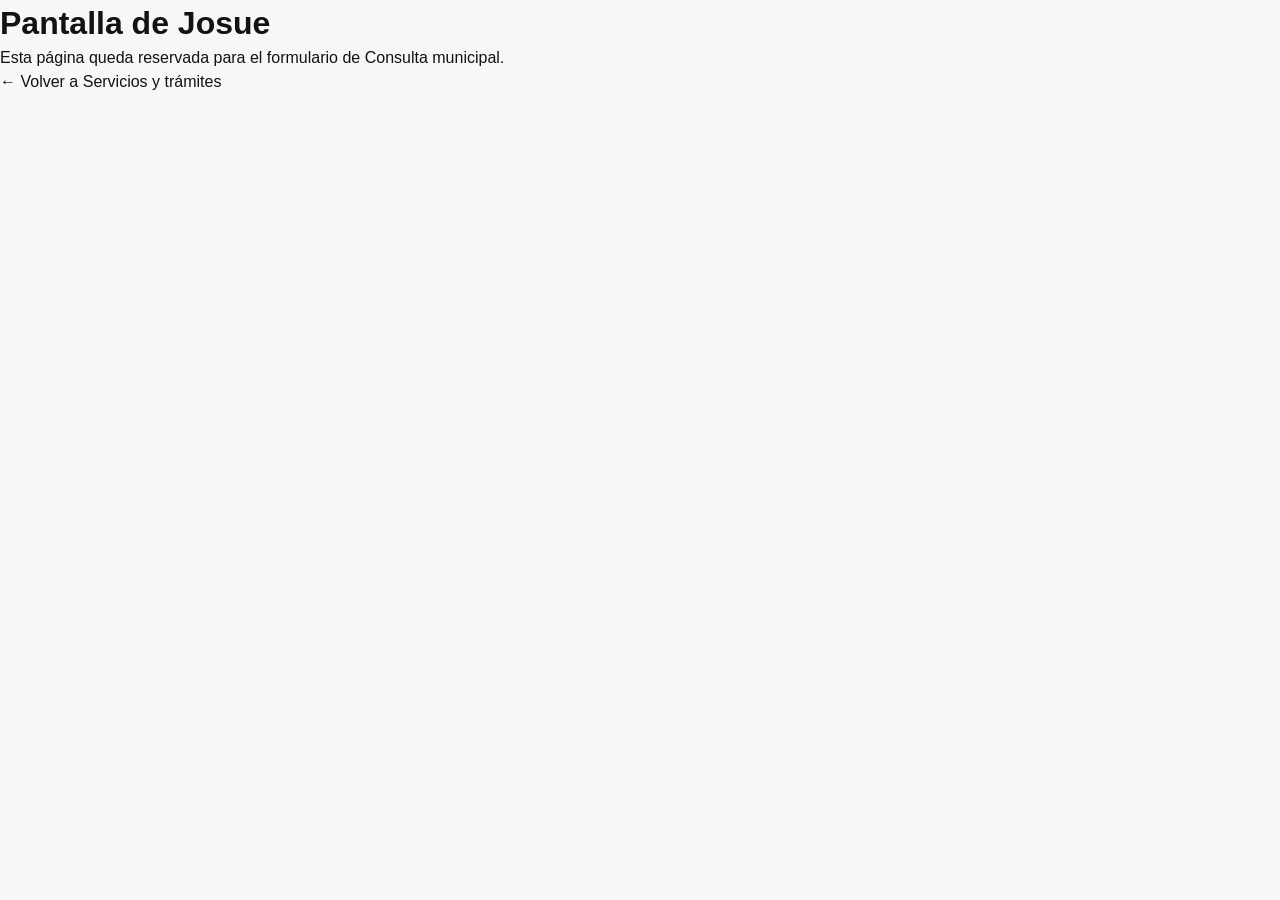
==== municipalidad-uiux/pages/consulta.html @ aaa361bf "servicios y css" ====
<!DOCTYPE html>
<html lang="es">
<head>
  <meta charset="UTF-8">
  <meta name="viewport" content="width=device-width, initial-scale=1.0">
  <title>Consulta municipal | Municipalidad de Liberia</title>
  <link rel="stylesheet" href="../css/styles.css">
</head>
<body>
  <main class="placeholder">
    <h1>Pantalla de Josue</h1>
    <p>Esta página queda reservada para el formulario de Consulta municipal.</p>
    <p><a href="servicios.html">← Volver a Servicios y trámites</a></p>
  </main>
</body>
</html>
---- municipalidad-uiux/css/styles.css ----
/* =========================================================
   DESIGN TOKENS
   ========================================================= */

:root {
    --color-black: #111111;
    --color-black-soft: #181818;

    --color-yellow: #ffd200;
    --color-yellow-dark: #e8bd00;
    --color-yellow-soft: #fff7ce;

    --color-white: #ffffff;
    --color-background: #f7f7f7;

    --color-text: #121212;
    --color-text-secondary: #454545;

    --color-border: #e1e1e1;

    --radius-sm: 10px;
    --radius-md: 16px;
    --radius-lg: 20px;

    --shadow-card:
        0 7px 18px rgba(0, 0, 0, 0.08);

    --transition: 0.22s ease;

    --container: 1180px;
}


/* =========================================================
   RESET
   ========================================================= */

* {
    box-sizing: border-box;
    margin: 0;
    padding: 0;
}

html {
    scroll-behavior: smooth;
}

body {
    font-family:
        Inter,
        "Segoe UI",
        Arial,
        sans-serif;

    background: var(--color-background);
    color: var(--color-text);
    line-height: 1.45;
}

a {
    color: inherit;
    text-decoration: none;
}

button {
    font: inherit;
}


/* =========================================================
   HEADER
   ========================================================= */

.site-header {
    background:
        linear-gradient(
            180deg,
            #121212 0%,
            #0d0d0d 100%
        );

    color: white;

    border-bottom: 3px solid var(--color-yellow);

    position: sticky;
    top: 0;
    z-index: 100;
}

.header-container {
    width: min(100% - 40px, var(--container));
    min-height: 76px;

    margin: auto;

    display: flex;
    align-items: center;
    gap: 34px;
}


/* BRAND */

.brand {
    display: flex;
    align-items: center;
    margin-right: auto;
    min-width: 250px;
}

.brand-logo {
    width: 56px;
    height: 60px;

    display: flex;
    align-items: center;
    justify-content: center;
}

.brand-logo img {
    width: 100%;
    height: 100%;
    object-fit: contain;
}

.brand-divider {
    width: 4px;
    height: 48px;

    margin: 0 16px;

    border-radius: 999px;

    background: var(--color-yellow);
}

.brand-name {
    display: flex;
    flex-direction: column;

    font-size: 21px;
    line-height: 1.02;
    font-weight: 800;
}


/* NAV */

.desktop-nav {
    display: flex;
    align-items: center;
    gap: 38px;
}

.desktop-nav a {
    position: relative;

    padding: 26px 0 22px;

    font-size: 15px;
    font-weight: 700;
}

.desktop-nav a::after {
    content: "";

    position: absolute;

    left: 50%;
    bottom: 15px;

    width: 0;
    height: 3px;

    border-radius: 99px;

    background: var(--color-yellow);

    transform: translateX(-50%);

    transition: width var(--transition);
}

.desktop-nav a:hover::after,
.desktop-nav a.active::after {
    width: 100%;
}

.desktop-nav a.active {
    color: var(--color-yellow);
}


/* ONLINE BUTTON */

.online-button {
    display: flex;
    align-items: center;
    gap: 8px;

    padding: 13px 20px;

    border-radius: 10px;

    background: var(--color-yellow);

    color: #111;

    font-size: 14px;
    font-weight: 800;

    transition:
        transform var(--transition),
        background var(--transition);
}

.online-button:hover {
    background: #ffe04b;
    transform: translateY(-2px);
}

.external-icon {
    font-size: 18px;
}


/* MOBILE BUTTON */

.menu-button {
    display: none;

    width: 42px;
    height: 42px;

    background: none;
    border: none;

    cursor: pointer;
}

.menu-button span {
    width: 25px;
    height: 2px;

    background: white;

    display: block;

    margin: 6px auto;

    border-radius: 10px;
}

.mobile-menu {
    display: none;
}


/* =========================================================
   MAIN CONTAINER
   ========================================================= */

.page-container {
    width: min(100% - 40px, var(--container));
    margin: auto;
}


/* =========================================================
   BREADCRUMBS
   ========================================================= */

.breadcrumbs {
    height: 62px;

    display: flex;
    align-items: center;
    gap: 10px;

    color: #444;

    font-size: 14px;
}

.breadcrumbs a:hover {
    color: #000;
}

.breadcrumb-home {
    display: flex;
    align-items: center;
    gap: 9px;
}

.home-dot {
    width: 10px;
    height: 10px;

    background: var(--color-yellow);

    border-radius: 3px;
}

.breadcrumb-arrow {
    color: #777;
    font-size: 20px;
}


/* =========================================================
   SERVICES
   ========================================================= */

.services-section {
    padding: 24px 0 70px;
}


/* TITLE */

.section-heading {
    text-align: center;

    margin-bottom: 36px;
}

.section-heading h1 {
    font-size: clamp(38px, 4vw, 52px);

    line-height: 1.1;

    font-weight: 850;

    letter-spacing: -1.5px;
}

.section-heading h1 span {
    color: var(--color-yellow-dark);
}

.section-heading p {
    margin-top: 13px;

    font-size: 17px;

    color: var(--color-text-secondary);
}


/* =========================================================
   CARDS GRID
   ========================================================= */

.services-grid {
    display: grid;

    grid-template-columns:
        repeat(3, minmax(0, 1fr));

    gap: 18px;
}


/* CARD */

.service-card {
    position: relative;

    min-height: 156px;

    display: grid;

    grid-template-columns:
        72px 1fr 42px;

    align-items: center;

    gap: 18px;

    padding: 24px 18px;

    border: 1px solid var(--color-border);

    border-bottom:
        5px solid var(--color-yellow);

    border-radius: var(--radius-md);

    background: var(--color-white);

    box-shadow: var(--shadow-card);

    transition:
        transform var(--transition),
        box-shadow var(--transition),
        border-color var(--transition),
        background var(--transition);
}


/* HOVER */

.service-card:hover {
    transform: translateY(-5px);

    box-shadow:
        0 14px 26px rgba(0, 0, 0, 0.12);

    border-color: var(--color-yellow);
}


/* FOCUS ACCESSIBILITY */

.service-card:focus-visible {
    outline:
        4px solid rgba(255, 210, 0, 0.45);

    outline-offset: 3px;
}


/* SELECTED */

.selected-card {
    background:
        linear-gradient(
            135deg,
            #fffdf6 0%,
            #fff4b8 100%
        );

    border:
        1.5px solid var(--color-yellow);

    border-bottom:
        5px solid var(--color-yellow);
}


/* ICON */

.service-icon {
    width: 68px;
    height: 68px;

    display: flex;
    justify-content: center;
    align-items: center;

    border: 1px solid #f0cf4a;

    border-radius: 18px;

    background:
        linear-gradient(
            135deg,
            #fff9df,
            #fff0a7
        );
}

.service-icon svg {
    width: 39px;
    height: 39px;

    fill: none;

    stroke: #111;
    stroke-width: 1.8;

    stroke-linecap: round;
    stroke-linejoin: round;
}


/* TEXT */

.service-info {
    min-width: 0;
}

.service-info h2 {
    margin-bottom: 7px;

    font-size: 21px;

    line-height: 1.12;

    font-weight: 800;
}

.service-info p {
    color: var(--color-text-secondary);

    font-size: 14px;

    line-height: 1.42;
}


/* ARROW */

.card-arrow {
    width: 38px;
    height: 38px;

    display: flex;
    justify-content: center;
    align-items: center;

    justify-self: end;

    border-radius: 50%;

    background: var(--color-yellow);

    color: #111;

    font-size: 21px;
    font-weight: 800;

    transition:
        transform var(--transition),
        background var(--transition);
}

.service-card:hover .card-arrow {
    transform: translateX(3px);

    background: #ffe24b;
}


/* =========================================================
   HELP BUTTON
   ========================================================= */

.help-button {
    position: fixed;

    right: 26px;
    bottom: 24px;

    z-index: 90;

    width: 58px;
    height: 58px;

    display: flex;
    align-items: center;
    justify-content: center;

    border: 0;

    border-radius: 50%;

    background: var(--color-yellow);

    box-shadow:
        0 8px 22px rgba(0, 0, 0, 0.2);

    cursor: pointer;

    transition:
        transform var(--transition),
        box-shadow var(--transition);
}

.help-button:hover {
    transform: translateY(-4px);

    box-shadow:
        0 12px 28px rgba(0, 0, 0, 0.25);
}

.help-button svg {
    width: 28px;
    height: 28px;

    fill: none;

    stroke: #111;
    stroke-width: 1.8;

    stroke-linecap: round;
    stroke-linejoin: round;
}


/* =========================================================
   TABLET
   ========================================================= */

@media (max-width: 1000px) {

    .desktop-nav {
        display: none;
    }

    .online-button {
        display: none;
    }

    .menu-button {
        display: block;
    }

    .header-container {
        min-height: 70px;
    }

    .mobile-menu {
        display: none;

        padding:
            8px 20px 18px;

        background: #111;
    }

    .mobile-menu.open {
        display: flex;

        flex-direction: column;
    }

    .mobile-menu a {
        padding: 13px 4px;

        border-bottom:
            1px solid rgba(255,255,255,.13);

        font-weight: 700;
    }

    .services-grid {
        grid-template-columns:
            repeat(2, minmax(0, 1fr));
    }
}


/* =========================================================
   MOBILE
   ========================================================= */

@media (max-width: 700px) {

    .page-container {
        width: min(100% - 28px, var(--container));
    }

    /* HEADER */

    .header-container {
        min-height: 64px;

        width: calc(100% - 28px);
    }

    .brand {
        min-width: 0;
    }

    .brand-logo {
        width: 42px;
        height: 44px;
    }

    .brand-divider {
        height: 38px;

        width: 3px;

        margin:
            0 10px;
    }

    .brand-name {
        font-size: 15px;
    }


    /* BREADCRUMB */

    .breadcrumbs {
        height: 52px;

        font-size: 12px;
    }


    /* MAIN */

    .services-section {
        padding:
            10px 0 92px;
    }


    .section-heading {
        text-align: left;

        margin-bottom: 25px;
    }

    .section-heading h1 {
        font-size: 31px;

        line-height: 1.03;

        letter-spacing: -0.8px;
    }

    .section-heading p {
        margin-top: 10px;

        max-width: 300px;

        font-size: 14px;
    }


    /* GRID */

    .services-grid {
        display: flex;

        flex-direction: column;

        gap: 10px;
    }


    /* CARD */

    .service-card {
        min-height: 82px;

        grid-template-columns:
            50px 1fr 28px;

        gap: 12px;

        padding: 12px 13px;

        border-radius: 12px;

        border-bottom:
            1px solid var(--color-border);

        box-shadow:
            0 3px 10px rgba(0,0,0,.07);
    }

    .selected-card {
        border:
            1.5px solid var(--color-yellow);

        background:
            linear-gradient(
                90deg,
                #fff9d8,
                #fff3a8
            );
    }


    /* ICON */

    .service-icon {
        width: 47px;
        height: 47px;

        border-radius: 11px;
    }

    .service-icon svg {
        width: 27px;
        height: 27px;
    }


    /* TEXT */

    .service-info h2 {
        margin-bottom: 3px;

        font-size: 15px;

        line-height: 1.13;
    }

    .service-info p {
        font-size: 12px;

        line-height: 1.3;

        color: #4d4d4d;
    }


    /* ARROW */

    .card-arrow {
        width: 26px;
        height: 26px;

        font-size: 16px;
    }


    /* HELP */

    .help-button {
        right: 18px;
        bottom: 18px;

        width: 50px;
        height: 50px;
    }

}


/* =========================================================
   VERY SMALL MOBILE
   ========================================================= */

@media (max-width: 390px) {

    .brand-name {
        font-size: 14px;
    }

    .section-heading h1 {
        font-size: 28px;
    }

    .service-info p {
        display: none;
    }

    .service-card {
        min-height: 70px;
    }

}
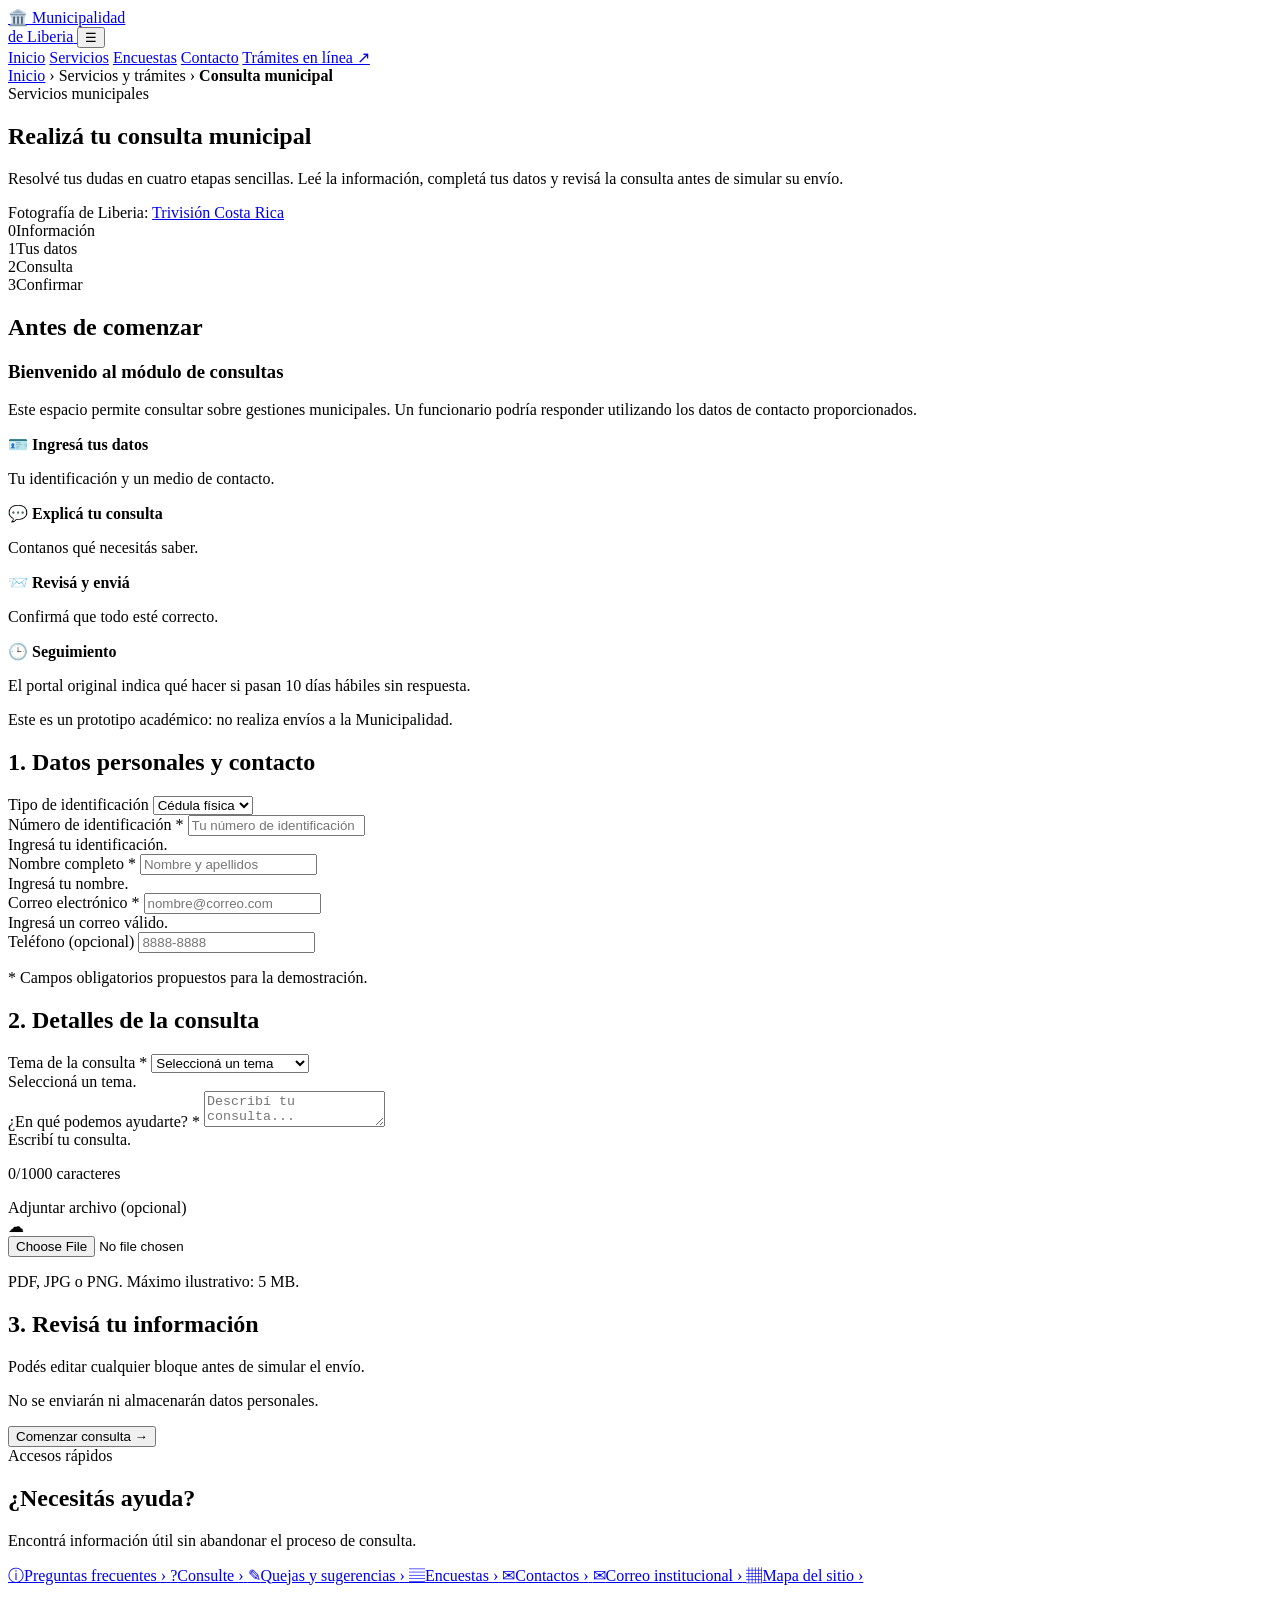
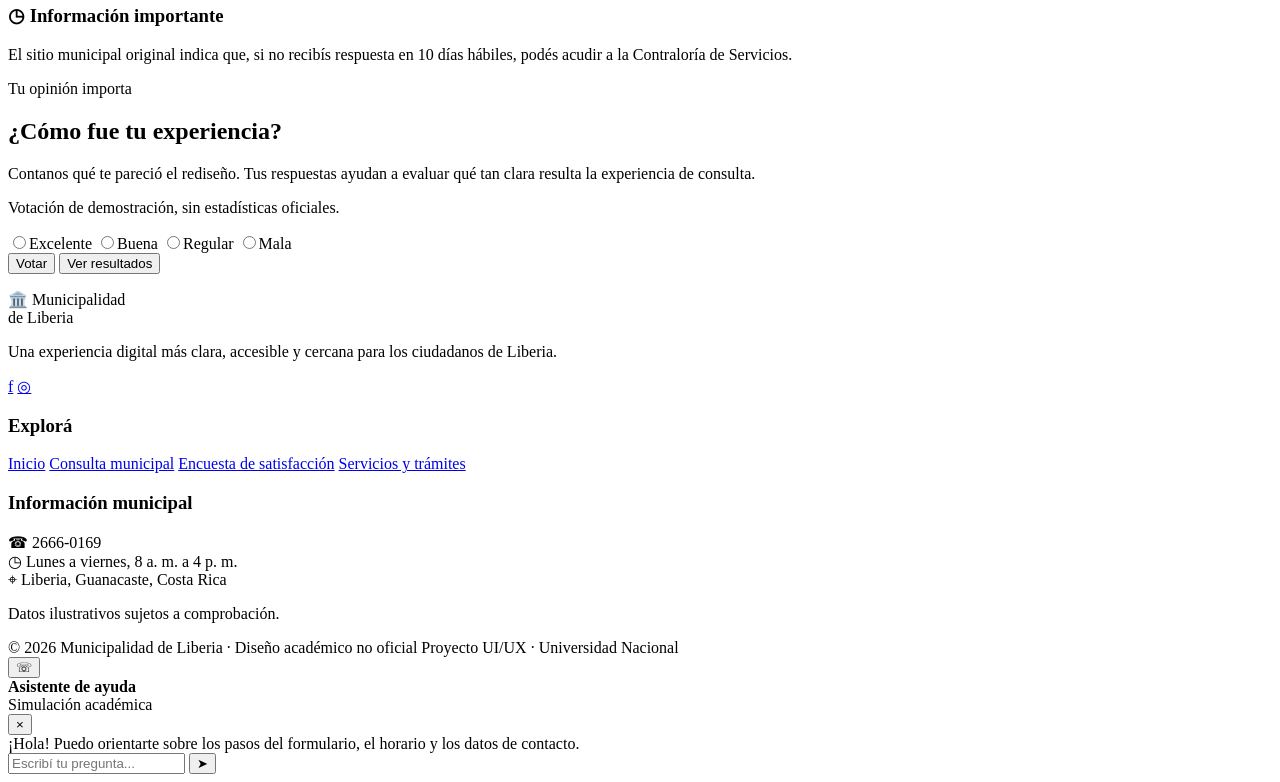
==== commit acc0ce86: "Agregar formulario de consulta municipal" ====
--- a/municipalidad-uiux/pages/consulta.html
+++ b/municipalidad-uiux/pages/consulta.html
@@ -1,16 +1,832 @@
+
 <!DOCTYPE html>
 <html lang="es">
 <head>
-  <meta charset="UTF-8">
-  <meta name="viewport" content="width=device-width, initial-scale=1.0">
-  <title>Consulta municipal | Municipalidad de Liberia</title>
-  <link rel="stylesheet" href="../css/styles.css">
+    <meta charset="UTF-8">
+    <meta name="viewport" content="width=device-width, initial-scale=1.0">
+    <title>Consulta municipal | Municipalidad de Liberia</title>
+    <link rel="stylesheet" href="consulta.css">
 </head>
 <body>
-  <main class="placeholder">
-    <h1>Pantalla de Josue</h1>
-    <p>Esta página queda reservada para el formulario de Consulta municipal.</p>
-    <p><a href="servicios.html">← Volver a Servicios y trámites</a></p>
-  </main>
+
+<header class="header">
+    <div class="head-inner">
+        <a class="brand" href="#inicio">
+            <span class="crest">🏛️</span>
+            <span class="brand-rule"></span>
+            <span>Municipalidad<br>de Liberia</span>
+        </a>
+
+        <button class="menu" id="menu" type="button"
+                aria-label="Abrir menú" aria-expanded="false">☰</button>
+
+        <nav id="nav">
+            <a href="#inicio">Inicio</a>
+            <a class="selected" href="#formulario">Servicios</a>
+            <a href="#encuesta">Encuestas</a>
+            <a href="#contacto">Contacto</a>
+            <a class="nav-cta" href="#formulario">Trámites en línea ↗</a>
+        </nav>
+    </div>
+</header>
+
+<main class="container" id="inicio">
+
+    <div class="crumbs">
+        <a href="#inicio">Inicio</a>
+        <span>›</span>
+        <span>Servicios y trámites</span>
+        <span>›</span>
+        <strong>Consulta municipal</strong>
+    </div>
+
+    <section class="hero">
+        <span class="eyebrow">Servicios municipales</span>
+        <h1>Realizá tu <span>consulta municipal</span></h1>
+        <p>
+            Resolvé tus dudas en cuatro etapas sencillas.
+            Leé la información, completá tus datos y revisá
+            la consulta antes de simular su envío.
+        </p>
+        <div class="photo-credit">
+            Fotografía de Liberia:
+            <a href="https://trivisioncr.com/noticias-guanacastecas/liberia-celebra-255-anos-de-su-fundacion-como-el-poblado-de-guanacaste/"
+               target="_blank" rel="noopener noreferrer">
+                Trivisión Costa Rica
+            </a>
+        </div>
+    </section>
+
+    <div class="layout" id="formulario">
+        <div class="left">
+
+            <div class="stepper" id="stepper" aria-label="Etapas del formulario">
+                <div class="step active">
+                    <span class="bubble">0</span>Información
+                </div>
+                <div class="step">
+                    <span class="bubble">1</span>Tus datos
+                </div>
+                <div class="step">
+                    <span class="bubble">2</span>Consulta
+                </div>
+                <div class="step">
+                    <span class="bubble">3</span>Confirmar
+                </div>
+            </div>
+
+            <div class="progress" id="progress">
+                <div id="progressFill"></div>
+            </div>
+
+            <form class="card wizard" id="form" novalidate>
+
+                <!-- PASO 0: INFORMACIÓN -->
+                <section class="panel active" data-panel="0">
+                    <h2>Antes de comenzar</h2>
+
+                    <div class="note">
+                        <h3>Bienvenido al módulo de consultas</h3>
+                        <p>
+                            Este espacio permite consultar sobre gestiones
+                            municipales. Un funcionario podría responder
+                            utilizando los datos de contacto proporcionados.
+                        </p>
+                    </div>
+
+                    <div class="mini-grid">
+                        <article class="mini">
+                            <span class="mini-icon">🪪</span>
+                            <b>Ingresá tus datos</b>
+                            <p>Tu identificación y un medio de contacto.</p>
+                        </article>
+
+                        <article class="mini">
+                            <span class="mini-icon">💬</span>
+                            <b>Explicá tu consulta</b>
+                            <p>Contanos qué necesitás saber.</p>
+                        </article>
+
+                        <article class="mini">
+                            <span class="mini-icon">📨</span>
+                            <b>Revisá y enviá</b>
+                            <p>Confirmá que todo esté correcto.</p>
+                        </article>
+
+                        <article class="mini">
+                            <span class="mini-icon">🕒</span>
+                            <b>Seguimiento</b>
+                            <p>
+                                El portal original indica qué hacer si pasan
+                                10 días hábiles sin respuesta.
+                            </p>
+                        </article>
+                    </div>
+
+                    <p class="hint">
+                        Este es un prototipo académico:
+                        no realiza envíos a la Municipalidad.
+                    </p>
+                </section>
+
+                <!-- PASO 1: DATOS -->
+                <section class="panel" data-panel="1">
+                    <h2>1. Datos personales y contacto</h2>
+
+                    <div class="fields">
+
+                        <div class="field">
+                            <label for="tipo">Tipo de identificación</label>
+                            <select id="tipo">
+                                <option>Cédula física</option>
+                                <option>Residencia</option>
+                                <option>Pasaporte</option>
+                            </select>
+                        </div>
+
+                        <div class="field">
+                            <label for="cedula">
+                                Número de identificación <span class="required">*</span>
+                            </label>
+                            <input id="cedula" type="text" autocomplete="off"
+                                   placeholder="Tu número de identificación">
+                            <div class="error">Ingresá tu identificación.</div>
+                        </div>
+
+                        <div class="field wide">
+                            <label for="nombre">
+                                Nombre completo <span class="required">*</span>
+                            </label>
+                            <input id="nombre" type="text" autocomplete="name"
+                                   placeholder="Nombre y apellidos">
+                            <div class="error">Ingresá tu nombre.</div>
+                        </div>
+
+                        <div class="field">
+                            <label for="correo">
+                                Correo electrónico <span class="required">*</span>
+                            </label>
+                            <input id="correo" type="email" autocomplete="email"
+                                   placeholder="nombre@correo.com">
+                            <div class="error">Ingresá un correo válido.</div>
+                        </div>
+
+                        <div class="field">
+                            <label for="telefono">Teléfono (opcional)</label>
+                            <input id="telefono" type="tel" autocomplete="tel"
+                                   placeholder="8888-8888">
+                        </div>
+
+                    </div>
+
+                    <p class="hint">
+                        * Campos obligatorios propuestos para la demostración.
+                    </p>
+                </section>
+
+                <!-- PASO 2: CONSULTA -->
+                <section class="panel" data-panel="2">
+                    <h2>2. Detalles de la consulta</h2>
+
+                    <div class="field">
+                        <label for="tema">
+                            Tema de la consulta <span class="required">*</span>
+                        </label>
+                        <select id="tema">
+                            <option value="">Seleccioná un tema</option>
+                            <option>Servicios municipales</option>
+                            <option>Impuestos municipales</option>
+                            <option>Patentes y permisos</option>
+                            <option>Trámites municipales</option>
+                            <option>Otro</option>
+                        </select>
+                        <div class="error">Seleccioná un tema.</div>
+                    </div>
+
+                    <div class="field field-spacing">
+                        <label for="pregunta">
+                            ¿En qué podemos ayudarte? <span class="required">*</span>
+                        </label>
+                        <textarea id="pregunta" maxlength="1000"
+                                  placeholder="Describí tu consulta..."></textarea>
+                        <div class="error">Escribí tu consulta.</div>
+                        <p class="hint text-right">
+                            <span id="counter">0</span>/1000 caracteres
+                        </p>
+                    </div>
+
+                    <div class="field">
+                        <label for="archivo">Adjuntar archivo (opcional)</label>
+                        <div class="upload">
+                            <div class="upload-symbol">☁</div>
+                            <input type="file" id="archivo"
+                                   accept=".pdf,.jpg,.jpeg,.png">
+                            <p class="hint" id="archivoInfo">
+                                PDF, JPG o PNG. Máximo ilustrativo: 5 MB.
+                            </p>
+                        </div>
+                    </div>
+                </section>
+
+                <!-- PASO 3: CONFIRMACIÓN -->
+                <section class="panel" data-panel="3">
+                    <h2>3. Revisá tu información</h2>
+                    <p class="hint">
+                        Podés editar cualquier bloque antes de simular el envío.
+                    </p>
+                    <div id="resumen" class="summary"></div>
+                    <p class="hint">
+                        No se enviarán ni almacenarán datos personales.
+                    </p>
+                </section>
+
+                <div class="actions">
+                    <button class="btn btn-secondary" type="button"
+                            id="prev" hidden>← Anterior</button>
+                    <button class="btn btn-primary" type="button"
+                            id="next">Comenzar consulta →</button>
+                    <button class="btn btn-primary" type="submit"
+                            id="send" hidden>Enviar consulta →</button>
+                </div>
+            </form>
+
+            <!-- CONFIRMACIÓN DE ENVÍO -->
+            <section class="card success" id="success" hidden>
+                <div class="check">✓</div>
+                <h2>¡Consulta completada!</h2>
+                <p>
+                    El envío se simuló correctamente.
+                    No se enviaron datos a la Municipalidad de Liberia.
+                </p>
+                <button class="btn btn-primary" type="button" id="restart">
+                    Realizar otra consulta
+                </button>
+            </section>
+        </div>
+
+        <!-- PANEL LATERAL DE AYUDA -->
+        <aside class="card side">
+            <span class="eyebrow">Accesos rápidos</span>
+            <h2>¿Necesitás ayuda?</h2>
+            <p class="side-intro">
+                Encontrá información útil sin abandonar el proceso de consulta.
+            </p>
+
+            <div class="help-links">
+                <a class="help-link" href="https://www.muniliberia.go.cr/muni/">
+                    <span class="symbol">ⓘ</span>Preguntas frecuentes
+                    <span class="arrow">›</span>
+                </a>
+                <a class="help-link" href="#formulario">
+                    <span class="symbol">?</span>Consulte
+                    <span class="arrow">›</span>
+                </a>
+                <a class="help-link" href="https://www.muniliberia.go.cr/muni/">
+                    <span class="symbol">✎</span>Quejas y sugerencias
+                    <span class="arrow">›</span>
+                </a>
+                <a class="help-link" href="#encuesta">
+                    <span class="symbol">▤</span>Encuestas
+                    <span class="arrow">›</span>
+                </a>
+                <a class="help-link" href="#contacto">
+                    <span class="symbol">✉</span>Contactos
+                    <span class="arrow">›</span>
+                </a>
+                <a class="help-link" href="#contacto">
+                    <span class="symbol">✉</span>Correo institucional
+                    <span class="arrow">›</span>
+                </a>
+                <a class="help-link" href="#footer">
+                    <span class="symbol">▦</span>Mapa del sitio
+                    <span class="arrow">›</span>
+                </a>
+            </div>
+
+            <div class="side-note">
+                <h3>◷ Información importante</h3>
+                <p>
+                    El sitio municipal original indica que, si no recibís
+                    respuesta en 10 días hábiles, podés acudir a la
+                    Contraloría de Servicios.
+                </p>
+            </div>
+        </aside>
+    </div>
+
+    <!-- ENCUESTA -->
+    <section class="card survey" id="encuesta">
+        <div>
+            <span class="eyebrow">Tu opinión importa</span>
+            <h2>¿Cómo fue tu experiencia?</h2>
+            <p>
+                Contanos qué te pareció el rediseño.
+                Tus respuestas ayudan a evaluar qué tan clara resulta
+                la experiencia de consulta.
+            </p>
+            <p class="hint">
+                Votación de demostración, sin estadísticas oficiales.
+            </p>
+        </div>
+
+        <div>
+            <div class="options">
+                <label class="rating">
+                    <input name="opinion" type="radio" value="Excelente">Excelente
+                </label>
+                <label class="rating">
+                    <input name="opinion" type="radio" value="Buena">Buena
+                </label>
+                <label class="rating">
+                    <input name="opinion" type="radio" value="Regular">Regular
+                </label>
+                <label class="rating">
+                    <input name="opinion" type="radio" value="Mala">Mala
+                </label>
+            </div>
+
+            <div class="survey-buttons">
+                <button class="btn btn-primary" type="button" id="vote">
+                    Votar
+                </button>
+                <button class="btn btn-secondary" type="button" id="showResults">
+                    Ver resultados
+                </button>
+            </div>
+
+            <p class="hint" id="voteStatus" role="status"></p>
+
+            <div id="results" class="results" hidden>
+                <b>Resultados de esta sesión</b>
+                <div id="resultRows"></div>
+            </div>
+        </div>
+    </section>
+</main>
+
+<!-- FOOTER -->
+<footer class="footer" id="footer">
+    <div class="footer-grid">
+        <div>
+            <div class="brand">
+                <span class="crest">🏛️</span>
+                <span>Municipalidad<br>de Liberia</span>
+            </div>
+            <p>
+                Una experiencia digital más clara, accesible y cercana
+                para los ciudadanos de Liberia.
+            </p>
+            <a class="social" href="https://www.facebook.com/"
+               aria-label="Facebook">f</a>
+            <a class="social" href="https://www.instagram.com/"
+               aria-label="Instagram">◎</a>
+        </div>
+
+        <div class="footer-col">
+            <h3>Explorá</h3>
+            <a href="#inicio">Inicio</a>
+            <a href="#formulario">Consulta municipal</a>
+            <a href="#encuesta">Encuesta de satisfacción</a>
+            <a href="#formulario">Servicios y trámites</a>
+        </div>
+
+        <div id="contacto">
+            <h3>Información municipal</h3>
+            <p>
+                ☎ 2666-0169<br>
+                ◷ Lunes a viernes, 8 a. m. a 4 p. m.<br>
+                ⌖ Liberia, Guanacaste, Costa Rica
+            </p>
+            <p>Datos ilustrativos sujetos a comprobación.</p>
+        </div>
+    </div>
+
+    <div class="footer-base">
+        <span>© 2026 Municipalidad de Liberia · Diseño académico no oficial</span>
+        <span>Proyecto UI/UX · Universidad Nacional</span>
+    </div>
+</footer>
+
+<!-- CHAT FLOTANTE -->
+<button class="chat-toggle" type="button" id="chatToggle"
+        aria-label="Abrir ayuda" aria-expanded="false">☏</button>
+
+<section class="chat" id="chat" aria-label="Asistente de demostración">
+    <div class="chat-top">
+        <div>
+            <b>Asistente de ayuda</b>
+            <div class="chat-subtitle">Simulación académica</div>
+        </div>
+        <button type="button" id="chatClose" aria-label="Cerrar chat">×</button>
+    </div>
+
+    <div class="messages" id="messages" aria-live="polite">
+        <div class="message">
+            ¡Hola! Puedo orientarte sobre los pasos del formulario,
+            el horario y los datos de contacto.
+        </div>
+    </div>
+
+    <form class="chat-form" id="chatForm">
+        <input id="chatInput" maxlength="250" required
+               aria-label="Tu mensaje" placeholder="Escribí tu pregunta...">
+        <button type="submit">➤</button>
+    </form>
+</section>
+
+<script>
+    "use strict";
+
+    const get = id => document.getElementById(id);
+    const panels = [...document.querySelectorAll(".panel")];
+    const steps = [...document.querySelectorAll(".step")];
+
+    let currentStep = 0;
+
+    const requiredPersonal = ["cedula", "nombre", "correo"];
+    const requiredConsulta = ["tema", "pregunta"];
+
+    // VALIDACIONES
+
+    function checkField(id) {
+      const input = get(id);
+      const value = input.value.trim();
+
+      let valid = value.length > 0;
+
+      if (id === "correo") {
+        valid = /^[^\s@]+@[^\s@]+\.[^\s@]+$/.test(value);
+      }
+
+      input.closest(".field").classList.toggle("invalid", !valid);
+      input.setAttribute("aria-invalid", String(!valid));
+
+      return valid;
+    }
+
+    function validateFields(ids) {
+      let firstInvalid = null;
+
+      ids.forEach(id => {
+        if (!checkField(id) && !firstInvalid) {
+          firstInvalid = get(id);
+        }
+      });
+
+      if (firstInvalid && firstInvalid.getClientRects().length) {
+        firstInvalid.focus();
+      }
+
+      return !firstInvalid;
+    }
+
+    // MOSTRAR PASOS
+
+    function renderStep() {
+      panels.forEach((panel, index) => {
+        panel.classList.toggle("active", index === currentStep);
+        panel.setAttribute("aria-hidden", String(index !== currentStep));
+      });
+
+      steps.forEach((step, index) => {
+        step.classList.toggle("active", index === currentStep);
+        step.classList.toggle("done", index < currentStep);
+      });
+
+      get("prev").hidden = currentStep === 0;
+      get("next").hidden = currentStep === 3;
+      get("send").hidden = currentStep !== 3;
+
+      get("next").textContent =
+        currentStep === 0 ? "Comenzar consulta →" : "Siguiente →";
+
+      get("progressFill").style.width =
+        ((currentStep + 1) * 25) + "%";
+
+      if (currentStep === 3) {
+        generateSummary();
+      }
+    }
+
+    function goToStep(step) {
+      currentStep = Math.max(0, Math.min(3, step));
+      renderStep();
+
+      get("stepper").scrollIntoView({
+        behavior: "smooth",
+        block: "start"
+      });
+    }
+
+    // SIGUIENTE Y ANTERIOR
+
+    get("next").addEventListener("click", () => {
+      if (currentStep === 1 && !validateFields(requiredPersonal)) return;
+      if (currentStep === 2 && !validateFields(requiredConsulta)) return;
+
+      goToStep(currentStep + 1);
+    });
+
+    get("prev").addEventListener("click", () => {
+      goToStep(currentStep - 1);
+    });
+
+    // RESUMEN
+
+    function generateSummary() {
+      const groups = [
+        {
+          title: "Datos personales",
+          step: 1,
+          rows: [
+            ["Nombre", get("nombre").value],
+            ["Tipo de identificación", get("tipo").value],
+            ["Identificación", get("cedula").value]
+          ]
+        },
+        {
+          title: "Contacto",
+          step: 1,
+          rows: [
+            ["Correo", get("correo").value],
+            ["Teléfono", get("telefono").value || "No indicado"]
+          ]
+        },
+        {
+          title: "Consulta",
+          step: 2,
+          rows: [
+            ["Tema", get("tema").value],
+            ["Pregunta", get("pregunta").value],
+            ["Adjunto", get("archivo").files[0]?.name || "Sin archivo"]
+          ]
+        }
+      ];
+
+      get("resumen").replaceChildren();
+
+      groups.forEach(groupData => {
+        const group = document.createElement("div");
+        group.className = "summary-block";
+
+        const title = document.createElement("h3");
+        title.textContent = groupData.title;
+        group.append(title);
+
+        groupData.rows.forEach(([label, value]) => {
+          const p = document.createElement("p");
+          const bold = document.createElement("b");
+          bold.textContent = label + ": ";
+          p.append(bold, document.createTextNode(value));
+          group.append(p);
+        });
+
+        const edit = document.createElement("button");
+        edit.type = "button";
+        edit.className = "edit";
+        edit.textContent = "✎ Editar";
+        edit.addEventListener("click", () => goToStep(groupData.step));
+
+        group.append(edit);
+        get("resumen").append(group);
+      });
+    }
+
+    // ENVÍO SIMULADO
+
+    get("form").addEventListener("submit", event => {
+      event.preventDefault();
+
+      const validPersonal = validateFields(requiredPersonal);
+      const validConsulta = validateFields(requiredConsulta);
+
+      if (!validPersonal || !validConsulta) {
+        goToStep(!validPersonal ? 1 : 2);
+
+        const firstError = panels[currentStep].querySelector(
+          ".invalid input, .invalid select, .invalid textarea"
+        );
+
+        if (firstError) firstError.focus();
+        return;
+      }
+
+      get("form").hidden = true;
+      get("stepper").hidden = true;
+      get("progress").hidden = true;
+      get("success").hidden = false;
+
+      get("success").scrollIntoView({ behavior: "smooth" });
+    });
+
+    // REINICIAR
+
+    get("restart").addEventListener("click", () => {
+      get("form").reset();
+
+      document.querySelectorAll(".field").forEach(field => {
+        field.classList.remove("invalid");
+      });
+
+      document.querySelectorAll("[aria-invalid]").forEach(input => {
+        input.removeAttribute("aria-invalid");
+      });
+
+      get("counter").textContent = "0";
+      get("archivoInfo").textContent =
+        "PDF, JPG o PNG. Máximo ilustrativo: 5 MB.";
+      get("archivoInfo").style.color = "";
+
+      get("form").hidden = false;
+      get("stepper").hidden = false;
+      get("progress").hidden = false;
+      get("success").hidden = true;
+
+      goToStep(0);
+    });
+
+    // ACTUALIZAR ERRORES
+
+    [...requiredPersonal, ...requiredConsulta].forEach(id => {
+      ["input", "change"].forEach(eventName => {
+        get(id).addEventListener(eventName, () => {
+          if (get(id).closest(".field").classList.contains("invalid")) {
+            checkField(id);
+          }
+        });
+      });
+    });
+
+    // CONTADOR DE CARACTERES
+
+    get("pregunta").addEventListener("input", event => {
+      get("counter").textContent = event.target.value.length;
+    });
+
+    // ARCHIVOS ADJUNTOS
+
+    get("archivo").addEventListener("change", event => {
+      const file = event.target.files[0];
+      const info = get("archivoInfo");
+
+      if (!file) {
+        info.textContent = "PDF, JPG o PNG. Máximo ilustrativo: 5 MB.";
+        return;
+      }
+
+      const allowedTypes = [
+        "application/pdf",
+        "image/jpeg",
+        "image/png"
+      ];
+
+      if (!allowedTypes.includes(file.type) || file.size > 5 * 1024 * 1024) {
+        info.textContent = "Formato no admitido o tamaño mayor de 5 MB.";
+        info.style.color = "#b62222";
+        event.target.value = "";
+        return;
+      }
+
+      info.textContent = "Seleccionado: " + file.name;
+      info.style.color = "#217346";
+    });
+
+    // MENÚ MÓVIL
+
+    get("menu").addEventListener("click", () => {
+      const open = get("nav").classList.toggle("open");
+      get("menu").setAttribute("aria-expanded", String(open));
+    });
+
+    // ENCUESTA
+
+    const votes = {
+      Excelente: 0,
+      Buena: 0,
+      Regular: 0,
+      Mala: 0
+    };
+
+    let voted = false;
+
+    function drawResults() {
+      const total = Object.values(votes).reduce((a, b) => a + b, 0);
+      get("resultRows").replaceChildren();
+
+      Object.entries(votes).forEach(([name, count]) => {
+        const percent = total ? Math.round(count * 100 / total) : 0;
+
+        const row = document.createElement("div");
+        row.className = "result-row";
+
+        const label = document.createElement("div");
+        const text = document.createElement("span");
+        const value = document.createElement("span");
+
+        text.textContent = name;
+        value.textContent = `${percent}% (${count})`;
+        label.append(text, value);
+
+        const track = document.createElement("div");
+        track.className = "track";
+
+        const fill = document.createElement("span");
+        fill.style.width = percent + "%";
+
+        track.append(fill);
+        row.append(label, track);
+        get("resultRows").append(row);
+      });
+
+      get("results").hidden = false;
+    }
+
+    get("vote").addEventListener("click", () => {
+      const selected = document.querySelector(
+        'input[name="opinion"]:checked'
+      );
+
+      if (!selected) {
+        get("voteStatus").textContent = "Seleccioná una opción primero.";
+        return;
+      }
+
+      if (voted) {
+        get("voteStatus").textContent =
+          "Ya votaste durante esta demostración.";
+        return;
+      }
+
+      votes[selected.value]++;
+      voted = true;
+
+      get("voteStatus").textContent = "¡Gracias por tu opinión!";
+      drawResults();
+    });
+
+    get("showResults").addEventListener("click", () => {
+      if (get("results").hidden) {
+        drawResults();
+      } else {
+        get("results").hidden = true;
+      }
+    });
+
+    // CHAT FLOTANTE
+
+    function setChatOpen(open) {
+      get("chat").classList.toggle("open", open);
+      get("chatToggle").setAttribute("aria-expanded", String(open));
+
+      if (open) get("chatInput").focus();
+    }
+
+    get("chatToggle").addEventListener("click", () => {
+      setChatOpen(!get("chat").classList.contains("open"));
+    });
+
+    get("chatClose").addEventListener("click", () => {
+      setChatOpen(false);
+    });
+
+    function addMessage(text, mine = false) {
+      const div = document.createElement("div");
+      div.className = "message" + (mine ? " mine" : "");
+      div.textContent = text;
+      get("messages").append(div);
+      get("messages").scrollTop = get("messages").scrollHeight;
+    }
+
+    get("chatForm").addEventListener("submit", event => {
+      event.preventDefault();
+
+      const text = get("chatInput").value.trim();
+      if (!text) return;
+
+      addMessage(text, true);
+      get("chatInput").value = "";
+
+      const question = text.toLowerCase();
+
+      let response;
+
+      if (question.includes("horario")) {
+        response = "El horario ilustrado es de lunes a viernes, de 8 a. m. a 4 p. m.";
+      } else if (question.includes("teléfono") || question.includes("telefono")) {
+        response = "El número mostrado es 2666-0169.";
+      } else if (question.includes("consulta") || question.includes("paso")) {
+        response = "El formulario tiene cuatro etapas: información, datos, consulta y confirmación.";
+      } else {
+        response = "Soy un asistente de demostración. Puedo explicar los pasos del formulario y los datos de contacto.";
+      }
+
+      addMessage(response);
+    });
+
+    renderStep();
+</script>
+
+
+<script src="../js/consulta.js"></script>
 </body>
 </html>
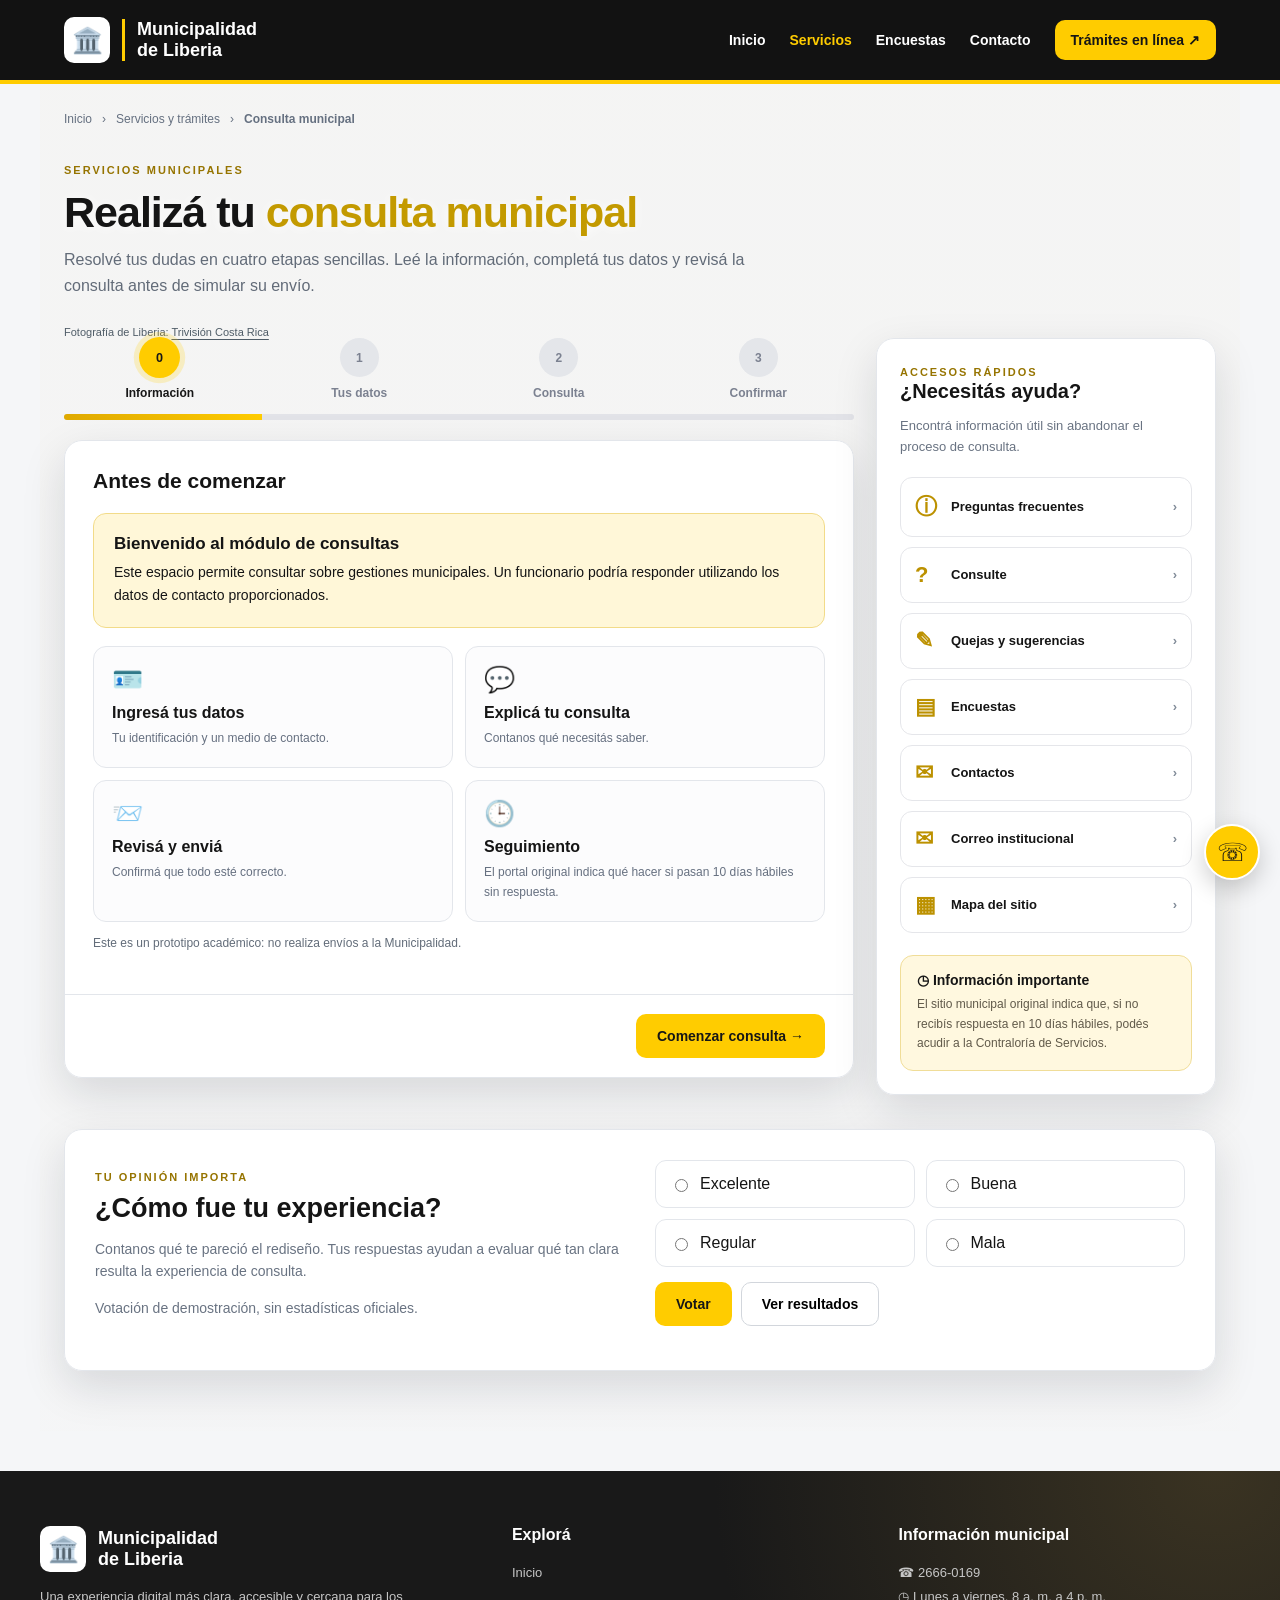
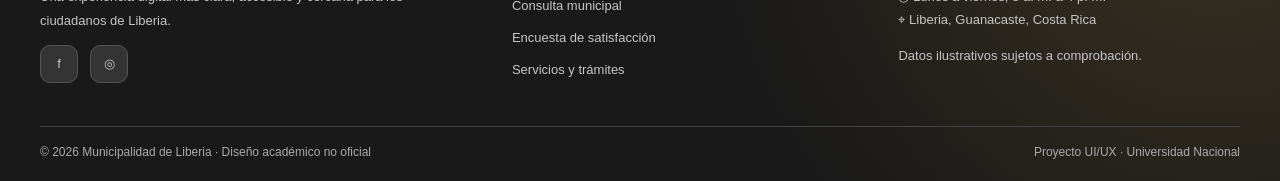
==== commit 3fbf6905: "Corregir ruta CSS y cargar solo consulta.js" ====
--- a/municipalidad-uiux/pages/consulta.html
+++ b/municipalidad-uiux/pages/consulta.html
@@ -5,7 +5,7 @@
     <meta charset="UTF-8">
     <meta name="viewport" content="width=device-width, initial-scale=1.0">
     <title>Consulta municipal | Municipalidad de Liberia</title>
-    <link rel="stylesheet" href="consulta.css">
+    <link rel="stylesheet" href="../css/consulta.css">
 </head>
 <body>
 
@@ -434,399 +434,6 @@
     </form>
 </section>
 
-<script>
-    "use strict";
-
-    const get = id => document.getElementById(id);
-    const panels = [...document.querySelectorAll(".panel")];
-    const steps = [...document.querySelectorAll(".step")];
-
-    let currentStep = 0;
-
-    const requiredPersonal = ["cedula", "nombre", "correo"];
-    const requiredConsulta = ["tema", "pregunta"];
-
-    // VALIDACIONES
-
-    function checkField(id) {
-      const input = get(id);
-      const value = input.value.trim();
-
-      let valid = value.length > 0;
-
-      if (id === "correo") {
-        valid = /^[^\s@]+@[^\s@]+\.[^\s@]+$/.test(value);
-      }
-
-      input.closest(".field").classList.toggle("invalid", !valid);
-      input.setAttribute("aria-invalid", String(!valid));
-
-      return valid;
-    }
-
-    function validateFields(ids) {
-      let firstInvalid = null;
-
-      ids.forEach(id => {
-        if (!checkField(id) && !firstInvalid) {
-          firstInvalid = get(id);
-        }
-      });
-
-      if (firstInvalid && firstInvalid.getClientRects().length) {
-        firstInvalid.focus();
-      }
-
-      return !firstInvalid;
-    }
-
-    // MOSTRAR PASOS
-
-    function renderStep() {
-      panels.forEach((panel, index) => {
-        panel.classList.toggle("active", index === currentStep);
-        panel.setAttribute("aria-hidden", String(index !== currentStep));
-      });
-
-      steps.forEach((step, index) => {
-        step.classList.toggle("active", index === currentStep);
-        step.classList.toggle("done", index < currentStep);
-      });
-
-      get("prev").hidden = currentStep === 0;
-      get("next").hidden = currentStep === 3;
-      get("send").hidden = currentStep !== 3;
-
-      get("next").textContent =
-        currentStep === 0 ? "Comenzar consulta →" : "Siguiente →";
-
-      get("progressFill").style.width =
-        ((currentStep + 1) * 25) + "%";
-
-      if (currentStep === 3) {
-        generateSummary();
-      }
-    }
-
-    function goToStep(step) {
-      currentStep = Math.max(0, Math.min(3, step));
-      renderStep();
-
-      get("stepper").scrollIntoView({
-        behavior: "smooth",
-        block: "start"
-      });
-    }
-
-    // SIGUIENTE Y ANTERIOR
-
-    get("next").addEventListener("click", () => {
-      if (currentStep === 1 && !validateFields(requiredPersonal)) return;
-      if (currentStep === 2 && !validateFields(requiredConsulta)) return;
-
-      goToStep(currentStep + 1);
-    });
-
-    get("prev").addEventListener("click", () => {
-      goToStep(currentStep - 1);
-    });
-
-    // RESUMEN
-
-    function generateSummary() {
-      const groups = [
-        {
-          title: "Datos personales",
-          step: 1,
-          rows: [
-            ["Nombre", get("nombre").value],
-            ["Tipo de identificación", get("tipo").value],
-            ["Identificación", get("cedula").value]
-          ]
-        },
-        {
-          title: "Contacto",
-          step: 1,
-          rows: [
-            ["Correo", get("correo").value],
-            ["Teléfono", get("telefono").value || "No indicado"]
-          ]
-        },
-        {
-          title: "Consulta",
-          step: 2,
-          rows: [
-            ["Tema", get("tema").value],
-            ["Pregunta", get("pregunta").value],
-            ["Adjunto", get("archivo").files[0]?.name || "Sin archivo"]
-          ]
-        }
-      ];
-
-      get("resumen").replaceChildren();
-
-      groups.forEach(groupData => {
-        const group = document.createElement("div");
-        group.className = "summary-block";
-
-        const title = document.createElement("h3");
-        title.textContent = groupData.title;
-        group.append(title);
-
-        groupData.rows.forEach(([label, value]) => {
-          const p = document.createElement("p");
-          const bold = document.createElement("b");
-          bold.textContent = label + ": ";
-          p.append(bold, document.createTextNode(value));
-          group.append(p);
-        });
-
-        const edit = document.createElement("button");
-        edit.type = "button";
-        edit.className = "edit";
-        edit.textContent = "✎ Editar";
-        edit.addEventListener("click", () => goToStep(groupData.step));
-
-        group.append(edit);
-        get("resumen").append(group);
-      });
-    }
-
-    // ENVÍO SIMULADO
-
-    get("form").addEventListener("submit", event => {
-      event.preventDefault();
-
-      const validPersonal = validateFields(requiredPersonal);
-      const validConsulta = validateFields(requiredConsulta);
-
-      if (!validPersonal || !validConsulta) {
-        goToStep(!validPersonal ? 1 : 2);
-
-        const firstError = panels[currentStep].querySelector(
-          ".invalid input, .invalid select, .invalid textarea"
-        );
-
-        if (firstError) firstError.focus();
-        return;
-      }
-
-      get("form").hidden = true;
-      get("stepper").hidden = true;
-      get("progress").hidden = true;
-      get("success").hidden = false;
-
-      get("success").scrollIntoView({ behavior: "smooth" });
-    });
-
-    // REINICIAR
-
-    get("restart").addEventListener("click", () => {
-      get("form").reset();
-
-      document.querySelectorAll(".field").forEach(field => {
-        field.classList.remove("invalid");
-      });
-
-      document.querySelectorAll("[aria-invalid]").forEach(input => {
-        input.removeAttribute("aria-invalid");
-      });
-
-      get("counter").textContent = "0";
-      get("archivoInfo").textContent =
-        "PDF, JPG o PNG. Máximo ilustrativo: 5 MB.";
-      get("archivoInfo").style.color = "";
-
-      get("form").hidden = false;
-      get("stepper").hidden = false;
-      get("progress").hidden = false;
-      get("success").hidden = true;
-
-      goToStep(0);
-    });
-
-    // ACTUALIZAR ERRORES
-
-    [...requiredPersonal, ...requiredConsulta].forEach(id => {
-      ["input", "change"].forEach(eventName => {
-        get(id).addEventListener(eventName, () => {
-          if (get(id).closest(".field").classList.contains("invalid")) {
-            checkField(id);
-          }
-        });
-      });
-    });
-
-    // CONTADOR DE CARACTERES
-
-    get("pregunta").addEventListener("input", event => {
-      get("counter").textContent = event.target.value.length;
-    });
-
-    // ARCHIVOS ADJUNTOS
-
-    get("archivo").addEventListener("change", event => {
-      const file = event.target.files[0];
-      const info = get("archivoInfo");
-
-      if (!file) {
-        info.textContent = "PDF, JPG o PNG. Máximo ilustrativo: 5 MB.";
-        return;
-      }
-
-      const allowedTypes = [
-        "application/pdf",
-        "image/jpeg",
-        "image/png"
-      ];
-
-      if (!allowedTypes.includes(file.type) || file.size > 5 * 1024 * 1024) {
-        info.textContent = "Formato no admitido o tamaño mayor de 5 MB.";
-        info.style.color = "#b62222";
-        event.target.value = "";
-        return;
-      }
-
-      info.textContent = "Seleccionado: " + file.name;
-      info.style.color = "#217346";
-    });
-
-    // MENÚ MÓVIL
-
-    get("menu").addEventListener("click", () => {
-      const open = get("nav").classList.toggle("open");
-      get("menu").setAttribute("aria-expanded", String(open));
-    });
-
-    // ENCUESTA
-
-    const votes = {
-      Excelente: 0,
-      Buena: 0,
-      Regular: 0,
-      Mala: 0
-    };
-
-    let voted = false;
-
-    function drawResults() {
-      const total = Object.values(votes).reduce((a, b) => a + b, 0);
-      get("resultRows").replaceChildren();
-
-      Object.entries(votes).forEach(([name, count]) => {
-        const percent = total ? Math.round(count * 100 / total) : 0;
-
-        const row = document.createElement("div");
-        row.className = "result-row";
-
-        const label = document.createElement("div");
-        const text = document.createElement("span");
-        const value = document.createElement("span");
-
-        text.textContent = name;
-        value.textContent = `${percent}% (${count})`;
-        label.append(text, value);
-
-        const track = document.createElement("div");
-        track.className = "track";
-
-        const fill = document.createElement("span");
-        fill.style.width = percent + "%";
-
-        track.append(fill);
-        row.append(label, track);
-        get("resultRows").append(row);
-      });
-
-      get("results").hidden = false;
-    }
-
-    get("vote").addEventListener("click", () => {
-      const selected = document.querySelector(
-        'input[name="opinion"]:checked'
-      );
-
-      if (!selected) {
-        get("voteStatus").textContent = "Seleccioná una opción primero.";
-        return;
-      }
-
-      if (voted) {
-        get("voteStatus").textContent =
-          "Ya votaste durante esta demostración.";
-        return;
-      }
-
-      votes[selected.value]++;
-      voted = true;
-
-      get("voteStatus").textContent = "¡Gracias por tu opinión!";
-      drawResults();
-    });
-
-    get("showResults").addEventListener("click", () => {
-      if (get("results").hidden) {
-        drawResults();
-      } else {
-        get("results").hidden = true;
-      }
-    });
-
-    // CHAT FLOTANTE
-
-    function setChatOpen(open) {
-      get("chat").classList.toggle("open", open);
-      get("chatToggle").setAttribute("aria-expanded", String(open));
-
-      if (open) get("chatInput").focus();
-    }
-
-    get("chatToggle").addEventListener("click", () => {
-      setChatOpen(!get("chat").classList.contains("open"));
-    });
-
-    get("chatClose").addEventListener("click", () => {
-      setChatOpen(false);
-    });
-
-    function addMessage(text, mine = false) {
-      const div = document.createElement("div");
-      div.className = "message" + (mine ? " mine" : "");
-      div.textContent = text;
-      get("messages").append(div);
-      get("messages").scrollTop = get("messages").scrollHeight;
-    }
-
-    get("chatForm").addEventListener("submit", event => {
-      event.preventDefault();
-
-      const text = get("chatInput").value.trim();
-      if (!text) return;
-
-      addMessage(text, true);
-      get("chatInput").value = "";
-
-      const question = text.toLowerCase();
-
-      let response;
-
-      if (question.includes("horario")) {
-        response = "El horario ilustrado es de lunes a viernes, de 8 a. m. a 4 p. m.";
-      } else if (question.includes("teléfono") || question.includes("telefono")) {
-        response = "El número mostrado es 2666-0169.";
-      } else if (question.includes("consulta") || question.includes("paso")) {
-        response = "El formulario tiene cuatro etapas: información, datos, consulta y confirmación.";
-      } else {
-        response = "Soy un asistente de demostración. Puedo explicar los pasos del formulario y los datos de contacto.";
-      }
-
-      addMessage(response);
-    });
-
-    renderStep();
-</script>
-
-
 <script src="../js/consulta.js"></script>
 </body>
 </html>
--- a/municipalidad-uiux/css/consulta.css
+++ b/municipalidad-uiux/css/consulta.css
@@ -0,0 +1,1218 @@
+
+/* ==========================================
+   MUNICIPALIDAD DE LIBERIA
+   REDISEÑO UI/UX - JOSUÉ
+   ========================================== */
+
+:root {
+  --gold: #ffcc00;
+  --ink: #151515;
+  --paper: #ffffff;
+  --muted: #647084;
+  --line: #e3e6eb;
+  --bg: #f5f6f8;
+  --radius: 18px;
+}
+
+* {
+  box-sizing: border-box;
+}
+
+html {
+  scroll-behavior: smooth;
+}
+
+body {
+  margin: 0;
+  background: var(--bg);
+  font-family: Arial, Helvetica, sans-serif;
+  color: var(--ink);
+}
+
+button,
+input,
+select,
+textarea {
+  font: inherit;
+}
+
+button {
+  cursor: pointer;
+}
+
+a {
+  color: inherit;
+  text-decoration: none;
+}
+
+[hidden] {
+  display: none !important;
+}
+
+:focus-visible {
+  outline: 3px solid #a47c00;
+  outline-offset: 3px;
+}
+
+/* ==========================================
+   ENCABEZADO
+   ========================================== */
+
+.header {
+  background: #121212;
+  color: white;
+  border-bottom: 4px solid var(--gold);
+  position: relative;
+  z-index: 10;
+}
+
+.head-inner {
+  max-width: 1200px;
+  margin: auto;
+  display: flex;
+  align-items: center;
+  justify-content: space-between;
+  padding: 17px 24px;
+  gap: 15px;
+}
+
+.brand {
+  display: flex;
+  align-items: center;
+  gap: 12px;
+  font-weight: 850;
+  font-size: 18px;
+}
+
+.crest {
+  width: 46px;
+  height: 46px;
+  background: white;
+  border-radius: 10px;
+  display: grid;
+  place-items: center;
+  font-size: 25px;
+}
+
+.brand-rule {
+  width: 3px;
+  height: 42px;
+  background: var(--gold);
+}
+
+nav {
+  display: flex;
+  gap: 24px;
+  align-items: center;
+  font-size: 14px;
+  font-weight: 700;
+}
+
+nav a {
+  transition: color 0.2s;
+}
+
+nav a:hover,
+nav .selected {
+  color: var(--gold);
+}
+
+.nav-cta {
+  padding: 12px 16px;
+  background: var(--gold);
+  color: #151515 !important;
+  border-radius: 10px;
+  transition: transform 0.2s, background 0.2s;
+}
+
+.nav-cta:hover {
+  transform: translateY(-2px);
+  background: #ffe36e;
+}
+
+.menu {
+  display: none;
+  border: 0;
+  background: transparent;
+  color: white;
+  font-size: 26px;
+}
+
+/* ==========================================
+   CONTENEDOR Y TÍTULO
+   ========================================== */
+
+.container {
+  max-width: 1200px;
+  margin: auto;
+  padding: 28px 24px 60px;
+}
+
+.crumbs {
+  font-size: 12px;
+  color: #657080;
+  display: flex;
+  gap: 10px;
+  flex-wrap: wrap;
+  margin-bottom: 34px;
+}
+
+.crumbs a:hover {
+  text-decoration: underline;
+}
+
+.eyebrow {
+  text-transform: uppercase;
+  letter-spacing: 2px;
+  color: #967400;
+  font-size: 11px;
+  font-weight: 850;
+}
+
+.hero h1 {
+  font-size: clamp(29px, 4vw, 43px);
+  letter-spacing: -1px;
+  margin: 10px 0;
+}
+
+.hero h1 span {
+  color: #c39a00;
+}
+
+.hero p {
+  color: #626b78;
+  max-width: 710px;
+  line-height: 1.6;
+  margin: 0 0 28px;
+}
+
+/* ==========================================
+   DISTRIBUCIÓN PRINCIPAL
+   ========================================== */
+
+.layout {
+  display: grid;
+  grid-template-columns: minmax(0, 1fr) 340px;
+  gap: 22px;
+  align-items: start;
+}
+
+.left {
+  min-width: 0;
+}
+
+.card {
+  background: white;
+  border: 1px solid var(--line);
+  border-radius: var(--radius);
+  box-shadow: 0 12px 32px #17202d0a;
+}
+
+/* ==========================================
+   INDICADOR DE LOS CUATRO PASOS
+   ========================================== */
+
+.stepper {
+  display: grid;
+  grid-template-columns: repeat(4, 1fr);
+  gap: 8px;
+  margin-bottom: 14px;
+}
+
+.step {
+  text-align: center;
+  color: #7b8190;
+  font-size: 12px;
+  font-weight: 650;
+}
+
+.bubble {
+  width: 39px;
+  height: 39px;
+  background: #e4e6ea;
+  border-radius: 50%;
+  display: grid;
+  place-items: center;
+  margin: 0 auto 9px;
+  font-weight: 900;
+  transition: background 0.3s, transform 0.3s;
+}
+
+.step.active {
+  color: #171717;
+}
+
+.step.active .bubble,
+.step.done .bubble {
+  background: var(--gold);
+  color: #171717;
+}
+
+.step.active .bubble {
+  box-shadow: 0 0 0 5px #ffcc0035;
+  transform: scale(1.05);
+}
+
+.progress {
+  height: 6px;
+  border-radius: 6px;
+  background: #e2e3e8;
+  overflow: hidden;
+  margin-bottom: 20px;
+}
+
+.progress > div {
+  height: 100%;
+  width: 25%;
+  background: linear-gradient(90deg, #dfa900, var(--gold));
+  transition: width 0.35s;
+}
+
+/* ==========================================
+   FORMULARIO POR PASOS
+   ========================================== */
+
+.wizard {
+  overflow: hidden;
+}
+
+.panel {
+  display: none;
+  padding: 28px;
+  min-height: 330px;
+}
+
+.panel.active {
+  display: block;
+  animation: enter 0.33s ease;
+}
+
+.panel h2 {
+  font-size: 21px;
+  margin: 0 0 20px;
+}
+
+.panel h3 {
+  font-size: 17px;
+  margin: 24px 0 15px;
+}
+
+.panel p {
+  line-height: 1.65;
+}
+
+/* Información inicial */
+
+.note {
+  background: #fff7d8;
+  border: 1px solid #f2db89;
+  padding: 20px;
+  border-radius: 13px;
+}
+
+.note h3 {
+  margin: 0 0 7px;
+}
+
+.note p {
+  margin: 0;
+  font-size: 14px;
+}
+
+.mini-grid {
+  display: grid;
+  grid-template-columns: 1fr 1fr;
+  gap: 12px;
+  margin-top: 18px;
+}
+
+.mini {
+  padding: 18px;
+  border: 1px solid var(--line);
+  border-radius: 13px;
+  background: #fcfcfd;
+  transition:
+    transform 0.2s,
+    border-color 0.2s,
+    box-shadow 0.2s;
+}
+
+.mini:hover {
+  transform: translateY(-3px);
+  border-color: #e8ba00;
+  box-shadow: 0 7px 20px #0000000d;
+}
+
+.mini b {
+  display: block;
+  margin: 10px 0 7px;
+}
+
+.mini p {
+  font-size: 12px;
+  color: #667080;
+  margin: 0;
+}
+
+.mini-icon {
+  font-size: 25px;
+}
+
+/* ==========================================
+   CAMPOS DEL FORMULARIO
+   ========================================== */
+
+.fields {
+  display: grid;
+  grid-template-columns: 1fr 1fr;
+  gap: 17px;
+}
+
+.field {
+  min-width: 0;
+}
+
+.field.wide {
+  grid-column: 1 / -1;
+}
+
+.field label {
+  display: block;
+  font-size: 13px;
+  font-weight: 750;
+  margin-bottom: 7px;
+}
+
+.field input,
+.field select,
+.field textarea {
+  width: 100%;
+  padding: 13px;
+  border: 1px solid #cbd1db;
+  border-radius: 10px;
+  background: white;
+  color: #171717;
+  font-size: 14px;
+  transition:
+    border-color 0.18s,
+    box-shadow 0.18s;
+}
+
+.field input:hover,
+.field select:hover,
+.field textarea:hover {
+  border-color: #c5a000;
+}
+
+.field input:focus,
+.field select:focus,
+.field textarea:focus {
+  border-color: #c5a000;
+  outline: none;
+  box-shadow: 0 0 0 3px #ffcc003b;
+}
+
+.field textarea {
+  resize: vertical;
+  min-height: 140px;
+}
+
+.required {
+  color: #b62222;
+}
+
+.field.invalid input,
+.field.invalid select,
+.field.invalid textarea {
+  border-color: #bc2929;
+  background: #fff9f9;
+}
+
+.error {
+  display: none;
+  color: #b62222;
+  font-size: 12px;
+  margin-top: 5px;
+}
+
+.field.invalid .error {
+  display: block;
+}
+
+.hint {
+  font-size: 12px;
+  color: #626c79;
+  line-height: 1.5;
+}
+
+.field-spacing {
+  margin-top: 18px;
+}
+
+.text-right {
+  text-align: right;
+}
+
+.upload-symbol {
+  font-size: 29px;
+}
+
+/* ==========================================
+   ARCHIVOS ADJUNTOS
+   ========================================== */
+
+.upload {
+  border: 2px dashed #ccd1da;
+  background: #fbfbfc;
+  border-radius: 12px;
+  padding: 22px;
+  text-align: center;
+  transition:
+    background 0.2s,
+    border-color 0.2s;
+}
+
+.upload:hover {
+  background: #fffbea;
+  border-color: #ddb000;
+}
+
+.upload input {
+  max-width: 100%;
+  font-size: 12px;
+}
+
+/* ==========================================
+   BOTONES
+   ========================================== */
+
+.actions {
+  display: flex;
+  justify-content: flex-end;
+  gap: 10px;
+  border-top: 1px solid var(--line);
+  padding: 19px 28px;
+}
+
+.btn {
+  border-radius: 10px;
+  border: 1px solid transparent;
+  padding: 13px 20px;
+  font-size: 14px;
+  font-weight: 800;
+  transition:
+    transform 0.2s,
+    box-shadow 0.2s,
+    background 0.2s;
+}
+
+.btn:hover {
+  transform: translateY(-3px);
+}
+
+.btn:active,
+.help-link:active {
+  transform: scale(0.98);
+}
+
+.btn-primary {
+  background: var(--gold);
+  color: #161616;
+}
+
+.btn-primary:hover {
+  background: #efbe00;
+  box-shadow: 0 8px 22px #cda90055;
+}
+
+.btn-secondary {
+  background: white;
+  border-color: #d2d6dc;
+}
+
+.btn-secondary:hover {
+  background: #f4f5f7;
+}
+
+/* ==========================================
+   RESUMEN Y CONFIRMACIÓN
+   ========================================== */
+
+.summary {
+  background: #f7f7f9;
+  border-radius: 12px;
+  padding: 20px;
+  overflow-wrap: anywhere;
+}
+
+.summary-block {
+  padding: 12px 0;
+  border-bottom: 1px solid #ddd;
+}
+
+.summary-block:last-child {
+  border: 0;
+}
+
+.summary-block h3 {
+  margin: 0 0 8px;
+}
+
+.summary-block p {
+  font-size: 13px;
+  margin: 4px 0;
+  white-space: pre-wrap;
+}
+
+.edit {
+  border: 0;
+  background: transparent;
+  color: #846700;
+  font-weight: bold;
+  text-decoration: underline;
+  padding: 8px 0;
+}
+
+.success {
+  padding: 45px;
+  text-align: center;
+}
+
+.success .check {
+  font-size: 55px;
+  color: #228a52;
+}
+
+/* ==========================================
+   PANEL LATERAL DE ENLACES
+   ========================================== */
+
+.side {
+  padding: 23px;
+  position: sticky;
+  top: 18px;
+}
+
+.side h2 {
+  font-size: 20px;
+  margin: 0 0 7px;
+}
+
+.side .side-intro {
+  color: #697382;
+  font-size: 13px;
+  line-height: 1.6;
+  margin-bottom: 19px;
+}
+
+.help-links {
+  display: grid;
+  gap: 10px;
+}
+
+.help-link {
+  border: 1px solid #e5e6ea;
+  background: white;
+  display: flex;
+  align-items: center;
+  gap: 12px;
+  padding: 14px;
+  border-radius: 12px;
+  text-align: left;
+  font-weight: 750;
+  font-size: 13px;
+  transition:
+    transform 0.2s,
+    border-color 0.2s,
+    background 0.2s,
+    box-shadow 0.2s;
+}
+
+.help-link .symbol {
+  font-size: 22px;
+  color: #bc9100;
+  min-width: 24px;
+}
+
+.help-link .arrow {
+  margin-left: auto;
+  color: #818b98;
+  transition: transform 0.2s;
+}
+
+.help-link:hover {
+  background: #fffae8;
+  border-color: #e7b800;
+  transform: translateX(3px);
+  box-shadow: 0 6px 15px #00000009;
+}
+
+.help-link:hover .arrow {
+  transform: translateX(4px);
+}
+
+.side-note {
+  background: #fff8df;
+  border: 1px solid #f0dd98;
+  border-radius: 13px;
+  margin-top: 22px;
+  padding: 16px;
+}
+
+.side-note h3 {
+  margin: 0 0 7px;
+  font-size: 14px;
+}
+
+.side-note p {
+  font-size: 12px;
+  color: #615a4a;
+  line-height: 1.65;
+  margin: 0;
+}
+
+/* ==========================================
+   ENCUESTA DE SATISFACCIÓN
+   ========================================== */
+
+.survey {
+  margin-top: 34px;
+  padding: 30px;
+  display: grid;
+  grid-template-columns: 1fr 1fr;
+  gap: 30px;
+  align-items: center;
+}
+
+.survey h2 {
+  font-size: 27px;
+  margin: 8px 0;
+}
+
+.survey p {
+  color: #697382;
+  font-size: 14px;
+  line-height: 1.6;
+}
+
+.options {
+  display: grid;
+  grid-template-columns: 1fr 1fr;
+  gap: 11px;
+  margin-bottom: 15px;
+}
+
+.rating {
+  border: 1px solid var(--line);
+  border-radius: 11px;
+  padding: 14px;
+  display: flex;
+  align-items: center;
+  gap: 9px;
+  cursor: pointer;
+  transition:
+    background 0.2s,
+    transform 0.2s,
+    border-color 0.2s;
+}
+
+.rating:hover {
+  transform: translateY(-2px);
+  background: #fff9e3;
+  border-color: #e2b400;
+}
+
+.rating:has(input:checked) {
+  background: #fff2b6;
+  border-color: #cda300;
+}
+
+.rating input {
+  accent-color: #b99000;
+}
+
+.survey-buttons {
+  display: flex;
+  gap: 9px;
+  flex-wrap: wrap;
+}
+
+.results {
+  margin-top: 15px;
+  padding: 15px;
+  background: #fafafa;
+  border-radius: 12px;
+}
+
+.result-row {
+  margin: 12px 0;
+  font-size: 12px;
+}
+
+.result-row > div:first-child {
+  display: flex;
+  justify-content: space-between;
+}
+
+.track {
+  height: 8px;
+  background: #e5e5e5;
+  border-radius: 8px;
+  overflow: hidden;
+  margin-top: 5px;
+}
+
+.track span {
+  display: block;
+  height: 100%;
+  background: var(--gold);
+  transition: width 0.3s;
+}
+
+/* ==========================================
+   FOOTER ELEGANTE
+   ========================================== */
+
+.footer {
+  background:
+    radial-gradient(circle at 95% 0%, #3a3322, transparent 40%),
+    #191919;
+  color: white;
+  margin-top: 40px;
+  padding: 55px 24px 22px;
+}
+
+.footer-grid {
+  max-width: 1200px;
+  margin: auto;
+  display: grid;
+  grid-template-columns: 1.25fr 1fr 1fr;
+  gap: 45px;
+}
+
+.footer h3 {
+  font-size: 16px;
+  margin: 0 0 17px;
+}
+
+.footer p,
+.footer a {
+  font-size: 13px;
+  line-height: 1.8;
+  color: #c6c6c6;
+}
+
+.footer a:hover {
+  color: var(--gold);
+}
+
+.footer-col a {
+  display: block;
+  margin: 0 0 9px;
+  transition: transform 0.2s;
+}
+
+.footer-col a:hover {
+  transform: translateX(4px);
+}
+
+.footer-base {
+  max-width: 1200px;
+  margin: 35px auto 0;
+  border-top: 1px solid #434343;
+  padding-top: 18px;
+  display: flex;
+  flex-wrap: wrap;
+  gap: 12px;
+  justify-content: space-between;
+  color: #aaa;
+  font-size: 12px;
+}
+
+.social {
+  display: inline-grid;
+  place-items: center;
+  background: #343434;
+  border: 1px solid #555;
+  width: 38px;
+  height: 38px;
+  border-radius: 10px;
+  margin-right: 8px;
+  transition: transform 0.2s, background 0.2s;
+}
+
+.social:hover {
+  background: var(--gold);
+  color: black;
+  transform: translateY(-3px);
+}
+
+/* ==========================================
+   CHAT FLOTANTE
+   ========================================== */
+
+.chat-toggle {
+  position: fixed;
+  right: 20px;
+  bottom: 20px;
+  z-index: 30;
+  border: 2px solid white;
+  background: var(--gold);
+  color: #151515;
+  border-radius: 50%;
+  width: 56px;
+  height: 56px;
+  font-size: 25px;
+  box-shadow: 0 8px 25px #0003;
+  transition: transform 0.2s;
+}
+
+.chat-toggle:hover {
+  transform: translateY(-4px) scale(1.05);
+}
+
+.chat {
+  position: fixed;
+  right: 20px;
+  bottom: 88px;
+  width: min(345px, calc(100vw - 30px));
+  max-height: min(470px, calc(100dvh - 110px));
+  display: none;
+  flex-direction: column;
+  background: white;
+  border: 1px solid #ddd;
+  border-radius: 16px;
+  overflow: hidden;
+  z-index: 31;
+  box-shadow: 0 16px 50px #0003;
+}
+
+.chat.open {
+  display: flex;
+  animation: enter 0.25s;
+}
+
+.chat-top {
+  background: #1b1b1b;
+  color: white;
+  padding: 16px;
+  display: flex;
+  justify-content: space-between;
+}
+
+.chat-top button {
+  border: 0;
+  background: none;
+  color: white;
+  font-size: 22px;
+}
+
+.chat-subtitle {
+  font-size: 11px;
+  color: #ddd;
+}
+
+.messages {
+  overflow: auto;
+  flex: 1;
+  padding: 16px;
+  min-height: 140px;
+  display: grid;
+  align-content: start;
+  gap: 10px;
+}
+
+.message {
+  background: #f0f1f3;
+  border-radius: 11px;
+  padding: 11px;
+  font-size: 13px;
+  line-height: 1.5;
+}
+
+.message.mine {
+  background: #fff1ba;
+  margin-left: 30px;
+}
+
+.chat-form {
+  display: flex;
+  gap: 7px;
+  border-top: 1px solid #eee;
+  padding: 10px;
+}
+
+.chat-form input {
+  width: 100%;
+  min-width: 0;
+  border: 1px solid #ccc;
+  border-radius: 8px;
+  padding: 10px;
+}
+
+.chat-form button {
+  border: 0;
+  border-radius: 8px;
+  background: var(--gold);
+  padding: 10px;
+  font-weight: 900;
+}
+
+/* ==========================================
+   ANIMACIONES
+   ========================================== */
+
+@keyframes enter {
+  from {
+    opacity: 0;
+    transform: translateY(9px);
+  }
+
+  to {
+    opacity: 1;
+    transform: translateY(0);
+  }
+}
+
+/* ==========================================
+   FONDO FOTOGRÁFICO DE LIBERIA
+   ========================================== */
+
+.container {
+  position: relative;
+  isolation: isolate;
+  background: #f3f0e8;
+}
+
+.container::before {
+  content: "";
+  position: absolute;
+  inset: 0;
+  z-index: -2;
+
+  background-image: url(
+    "https://trivisioncr.com/wp-content/uploads/2023/02/imagen_2023-02-07_143505013.png"
+  );
+
+  background-position: center top;
+  background-size: cover;
+  background-repeat: no-repeat;
+
+  /* Atenuar fotografía */
+  filter: saturate(0.60) brightness(0.79);
+}
+
+.container::after {
+  content: "";
+  position: absolute;
+  inset: 0;
+  z-index: -1;
+
+  background: linear-gradient(
+    180deg,
+    rgba(245, 246, 248, 0.74),
+    rgba(245, 246, 248, 0.79) 52%,
+    rgba(245, 246, 248, 0.90)
+  );
+
+  pointer-events: none;
+}
+
+/* Tarjetas sobre la fotografía */
+
+.container .card {
+  background: rgba(255, 255, 255, 0.94);
+
+  backdrop-filter: blur(11px);
+  -webkit-backdrop-filter: blur(11px);
+
+  box-shadow: 0 16px 44px rgba(15, 25, 35, 0.13);
+}
+
+/* Mejorar lectura */
+
+.container .hero h1,
+.container .hero p,
+.container .crumbs {
+  text-shadow: 0 1px 12px rgba(255, 255, 255, 0.9);
+}
+
+/* Créditos */
+
+.photo-credit {
+  font-size: 11px;
+  color: #4f5c67;
+  margin-top: 14px;
+}
+
+.photo-credit a {
+  text-decoration: underline;
+  text-underline-offset: 3px;
+}
+
+.photo-credit a:hover {
+  color: #795d00;
+}
+
+/* ==========================================
+   TABLETS
+   ========================================== */
+
+@media (max-width: 950px) {
+
+  .layout {
+    grid-template-columns: 1fr;
+  }
+
+  .side {
+    position: static;
+  }
+
+  .help-links {
+    grid-template-columns: repeat(2, minmax(0, 1fr));
+  }
+
+  .footer-grid {
+    grid-template-columns: 1fr 1fr;
+  }
+}
+
+/* ==========================================
+   CELULARES
+   ========================================== */
+
+@media (max-width: 700px) {
+
+  .head-inner {
+    padding: 12px 15px;
+  }
+
+  .brand {
+    font-size: 14px;
+  }
+
+  .crest {
+    width: 39px;
+    height: 39px;
+  }
+
+  .menu {
+    display: block;
+  }
+
+  nav {
+    display: none;
+    position: absolute;
+    top: 100%;
+    left: 0;
+    right: 0;
+    background: #191919;
+    padding: 18px;
+    flex-direction: column;
+    align-items: stretch;
+  }
+
+  nav.open {
+    display: flex;
+  }
+
+  .container {
+    padding: 21px 13px 35px;
+  }
+
+  .crumbs {
+    margin-bottom: 23px;
+  }
+
+  .hero h1 {
+    font-size: 29px;
+  }
+
+  .step {
+    font-size: 10px;
+  }
+
+  .bubble {
+    width: 34px;
+    height: 34px;
+  }
+
+  .panel {
+    padding: 20px 16px;
+    min-height: 0;
+  }
+
+  .fields,
+  .mini-grid,
+  .help-links,
+  .survey,
+  .footer-grid {
+    grid-template-columns: 1fr;
+  }
+
+  .field.wide {
+    grid-column: auto;
+  }
+
+  .actions {
+    padding: 16px;
+  }
+
+  .actions button {
+    flex: 1;
+    padding: 13px 10px;
+  }
+
+  .side {
+    padding: 20px;
+  }
+
+  .survey {
+    padding: 22px;
+  }
+
+  .footer {
+    padding: 40px 23px 20px;
+  }
+
+  .chat-toggle {
+    right: 13px;
+    bottom: 13px;
+    width: 50px;
+    height: 50px;
+  }
+
+  .chat {
+    right: 10px;
+    bottom: 73px;
+  }
+
+  /* Fotografía más suave en celular */
+
+  .container::before {
+    background-position: 48% top;
+  }
+
+  .container::after {
+    background: linear-gradient(
+      180deg,
+      rgba(245, 246, 248, 0.82),
+      rgba(245, 246, 248, 0.88)
+    );
+  }
+}
+
+/* ==========================================
+   ACCESIBILIDAD
+   ========================================== */
+
+@media (prefers-reduced-motion: reduce) {
+
+  *,
+  *::before,
+  *::after {
+    animation-duration: 0.01ms !important;
+    transition-duration: 0.01ms !important;
+    scroll-behavior: auto !important;
+  }
+}
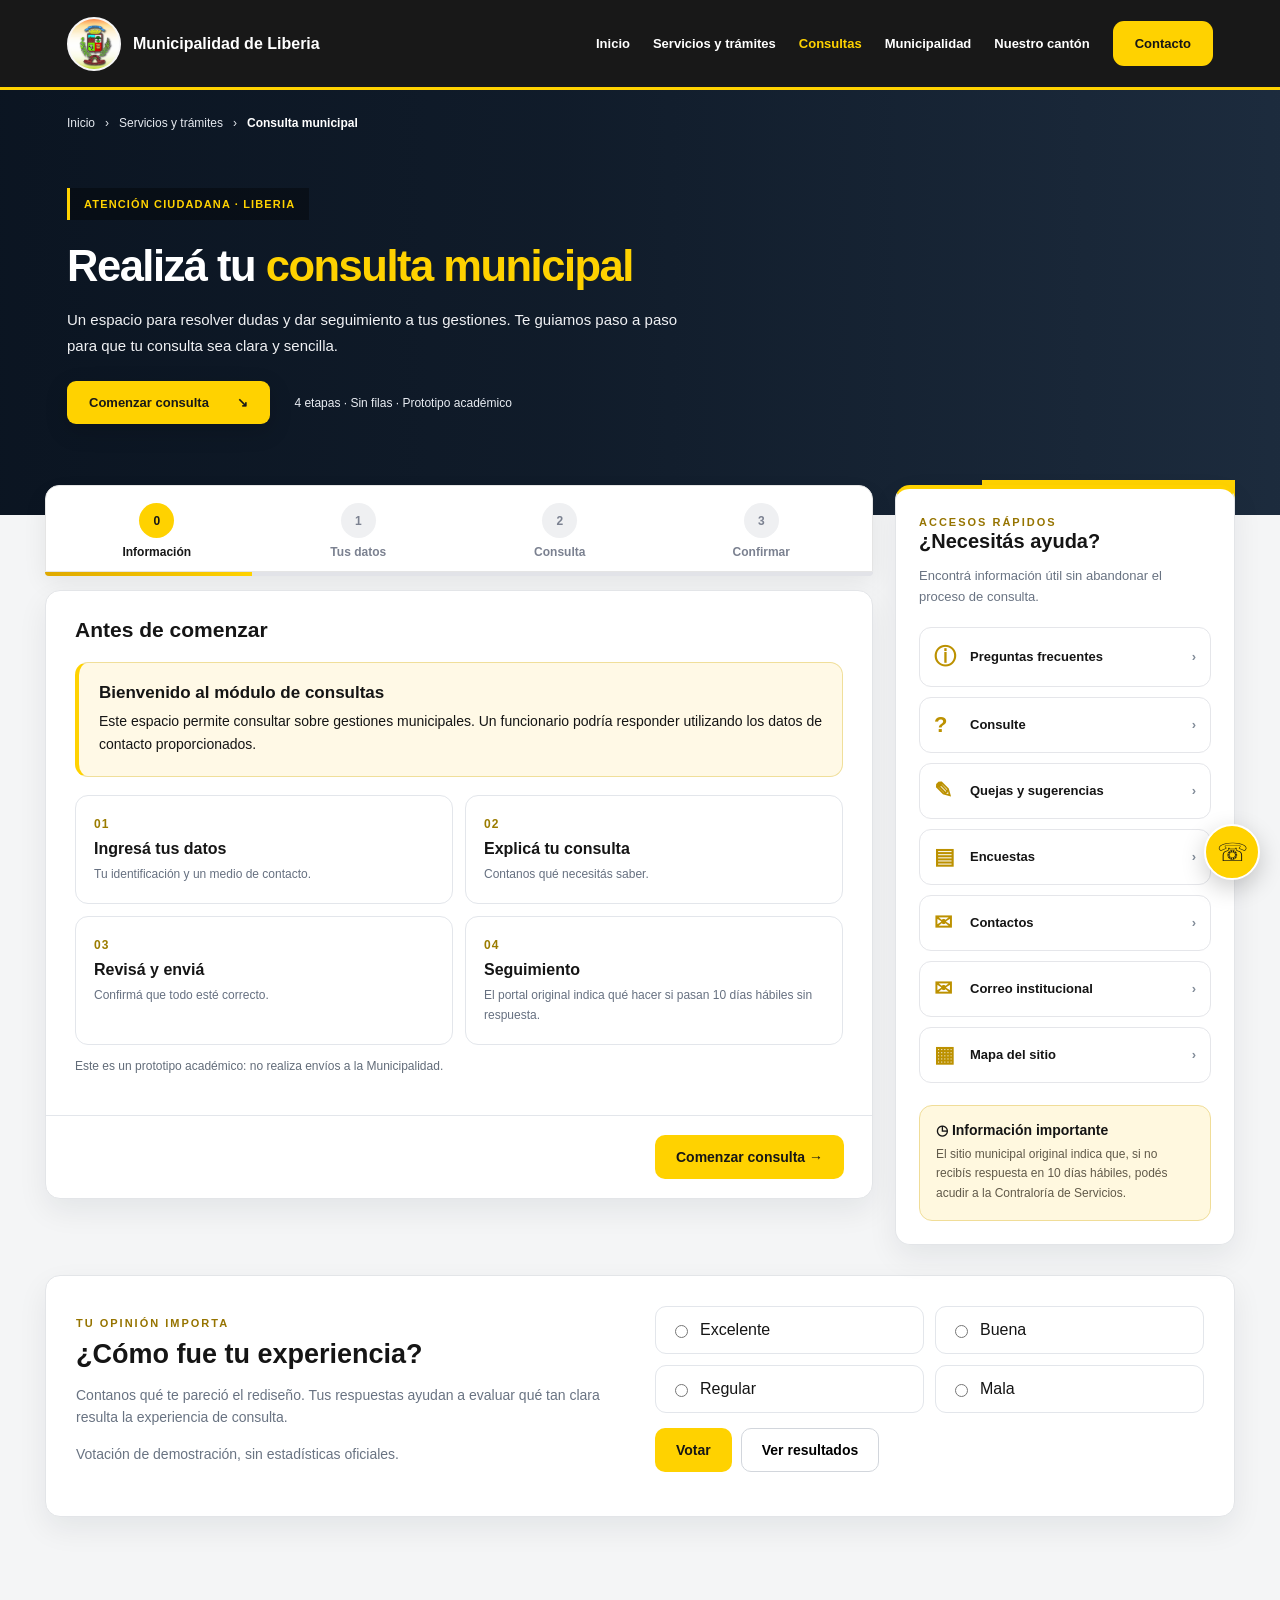
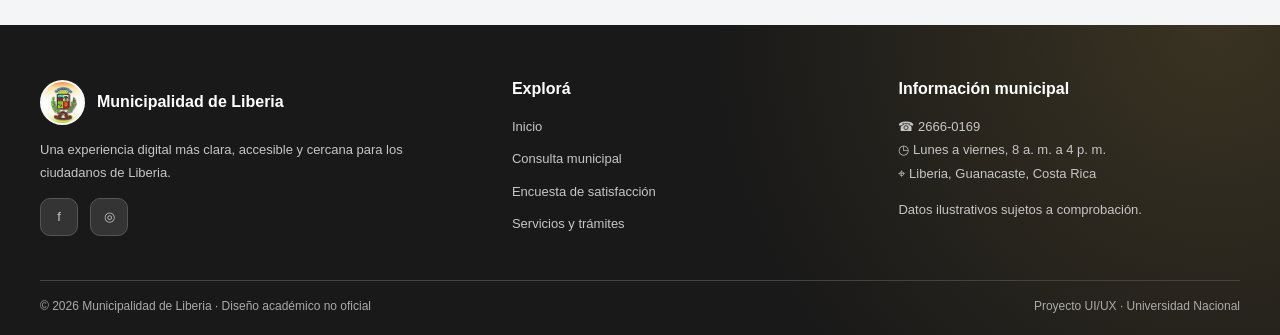
==== commit 6d02624b: "Unificar encabezado de Consulta con página principal" ====
--- a/municipalidad-uiux/pages/consulta.html
+++ b/municipalidad-uiux/pages/consulta.html
@@ -10,52 +10,43 @@
 <body>
 
 <header class="header">
-    <div class="head-inner">
-        <a class="brand" href="#inicio">
-            <span class="crest">🏛️</span>
-            <span class="brand-rule"></span>
-            <span>Municipalidad<br>de Liberia</span>
-        </a>
-
-        <button class="menu" id="menu" type="button"
-                aria-label="Abrir menú" aria-expanded="false">☰</button>
-
-        <nav id="nav">
-            <a href="#inicio">Inicio</a>
-            <a class="selected" href="#formulario">Servicios</a>
-            <a href="#encuesta">Encuestas</a>
-            <a href="#contacto">Contacto</a>
-            <a class="nav-cta" href="#formulario">Trámites en línea ↗</a>
-        </nav>
-    </div>
+  <div class="head-inner">
+    <a class="brand" href="index.html" aria-label="Ir al inicio de la Municipalidad de Liberia">
+      <img class="municipal-logo" src="../assets/img/logo-municipalidad.jpg" alt="Escudo de la Municipalidad de Liberia">
+      <span>Municipalidad de Liberia</span>
+    </a>
+    <button class="menu" id="menu" type="button" aria-label="Abrir menú" aria-expanded="false" aria-controls="nav">☰</button>
+    <nav id="nav" aria-label="Navegación principal">
+      <a href="index.html">Inicio</a>
+      <a href="servicios.html">Servicios y trámites</a>
+      <a class="selected" href="consulta.html" aria-current="page">Consultas</a>
+      <a href="index.html#municipalidad">Municipalidad</a>
+      <a href="index.html#canton">Nuestro cantón</a>
+      <a class="nav-cta" href="#contacto">Contacto</a>
+    </nav>
+  </div>
 </header>
 
 <main class="container" id="inicio">
 
+    <section class="hero" aria-labelledby="consulta-titulo">
+  <div class="hero-inner">
     <div class="crumbs">
-        <a href="#inicio">Inicio</a>
-        <span>›</span>
-        <span>Servicios y trámites</span>
-        <span>›</span>
-        <strong>Consulta municipal</strong>
-    </div>
-
-    <section class="hero">
-        <span class="eyebrow">Servicios municipales</span>
-        <h1>Realizá tu <span>consulta municipal</span></h1>
-        <p>
-            Resolvé tus dudas en cuatro etapas sencillas.
-            Leé la información, completá tus datos y revisá
-            la consulta antes de simular su envío.
-        </p>
-        <div class="photo-credit">
-            Fotografía de Liberia:
-            <a href="https://trivisioncr.com/noticias-guanacastecas/liberia-celebra-255-anos-de-su-fundacion-como-el-poblado-de-guanacaste/"
-               target="_blank" rel="noopener noreferrer">
-                Trivisión Costa Rica
-            </a>
-        </div>
-    </section>
+      <a href="index.html">Inicio</a><span aria-hidden="true">›</span>
+      <a href="servicios.html">Servicios y trámites</a><span aria-hidden="true">›</span>
+      <strong>Consulta municipal</strong>
+    </div>
+    <div class="hero-copy">
+      <span class="eyebrow">ATENCIÓN CIUDADANA · LIBERIA</span>
+      <h1 id="consulta-titulo">Realizá tu <span>consulta municipal</span></h1>
+      <p>Un espacio para resolver dudas y dar seguimiento a tus gestiones. Te guiamos paso a paso para que tu consulta sea clara y sencilla.</p>
+      <a class="hero-button" href="#formulario">Comenzar consulta <span aria-hidden="true">↘</span></a>
+      <span class="hero-caption">4 etapas · Sin filas · Prototipo académico</span>
+    </div>
+    <div class="photo-credit">Fotografía de Liberia: <a href="https://trivisioncr.com/noticias-guanacastecas/liberia-celebra-255-anos-de-su-fundacion-como-el-poblado-de-guanacaste/" target="_blank" rel="noopener noreferrer">Trivisión Costa Rica</a></div>
+    <div class="hero-locality">CIUDAD BLANCA <span>Liberia · Guanacaste</span></div>
+  </div>
+</section>
 
     <div class="layout" id="formulario">
         <div class="left">
@@ -369,8 +360,8 @@
     <div class="footer-grid">
         <div>
             <div class="brand">
-                <span class="crest">🏛️</span>
-                <span>Municipalidad<br>de Liberia</span>
+                <img class="municipal-logo" src="../assets/img/logo-municipalidad.jpg" alt="Escudo municipal">
+                <span>Municipalidad de Liberia</span>
             </div>
             <p>
                 Una experiencia digital más clara, accesible y cercana
--- a/municipalidad-uiux/css/consulta.css
+++ b/municipalidad-uiux/css/consulta.css
@@ -975,86 +975,6 @@
 }
 
 /* ==========================================
-   FONDO FOTOGRÁFICO DE LIBERIA
-   ========================================== */
-
-.container {
-  position: relative;
-  isolation: isolate;
-  background: #f3f0e8;
-}
-
-.container::before {
-  content: "";
-  position: absolute;
-  inset: 0;
-  z-index: -2;
-
-  background-image: url(
-    "https://trivisioncr.com/wp-content/uploads/2023/02/imagen_2023-02-07_143505013.png"
-  );
-
-  background-position: center top;
-  background-size: cover;
-  background-repeat: no-repeat;
-
-  /* Atenuar fotografía */
-  filter: saturate(0.60) brightness(0.79);
-}
-
-.container::after {
-  content: "";
-  position: absolute;
-  inset: 0;
-  z-index: -1;
-
-  background: linear-gradient(
-    180deg,
-    rgba(245, 246, 248, 0.74),
-    rgba(245, 246, 248, 0.79) 52%,
-    rgba(245, 246, 248, 0.90)
-  );
-
-  pointer-events: none;
-}
-
-/* Tarjetas sobre la fotografía */
-
-.container .card {
-  background: rgba(255, 255, 255, 0.94);
-
-  backdrop-filter: blur(11px);
-  -webkit-backdrop-filter: blur(11px);
-
-  box-shadow: 0 16px 44px rgba(15, 25, 35, 0.13);
-}
-
-/* Mejorar lectura */
-
-.container .hero h1,
-.container .hero p,
-.container .crumbs {
-  text-shadow: 0 1px 12px rgba(255, 255, 255, 0.9);
-}
-
-/* Créditos */
-
-.photo-credit {
-  font-size: 11px;
-  color: #4f5c67;
-  margin-top: 14px;
-}
-
-.photo-credit a {
-  text-decoration: underline;
-  text-underline-offset: 3px;
-}
-
-.photo-credit a:hover {
-  color: #795d00;
-}
-
-/* ==========================================
    TABLETS
    ========================================== */
 
@@ -1216,3 +1136,107 @@
     scroll-behavior: auto !important;
   }
 }
+
+
+/* ==========================================
+   REDISEÑO VISUAL COHERENTE CON INICIO
+   ========================================== */
+:root { --gold:#ffd200; --bg:#f4f5f6; }
+body { background: var(--bg); }
+
+.header { background:#181818; border-bottom:3px solid var(--gold); }
+.head-inner { max-width:1190px; padding:14px 22px; min-height:87px; }
+.header .brand { gap:12px; color:#fff; font-size:16px; font-weight:800; white-space:nowrap; }
+.municipal-logo { width:54px; height:54px; border-radius:50%; object-fit:contain; background:#fff; border:2px solid #f7f7f7; }
+.header nav { gap:23px; font-size:13px; }
+.header nav .selected { color:var(--gold); }
+.header .nav-cta { color:#161616 !important; background:var(--gold); padding:15px 22px; font-weight:800; border-radius:11px; }
+.header .nav-cta:hover { background:#ffe05c; }
+
+.container { max-width:none; margin:0; padding:0 0 68px; background:transparent; isolation:auto; }
+.container::before, .container::after { content:none; }
+
+.hero {
+  position:relative; overflow:hidden; min-height:425px;
+  color:#fff; background-color:#233448;
+  background-image:linear-gradient(90deg,rgba(8,17,29,.89) 0%,rgba(8,17,29,.70) 43%,rgba(8,17,29,.25) 100%),
+    url("https://trivisioncr.com/wp-content/uploads/2023/02/imagen_2023-02-07_143505013.png");
+  background-position:center,center 42%; background-repeat:no-repeat; background-size:cover;
+}
+.hero-inner { position:relative; width:min(1190px,100%); min-height:425px; margin:auto; padding:26px 22px 54px; }
+.hero .crumbs { color:#e6eaf0; font-size:12px; margin:0 0 58px; }
+.hero .crumbs strong { color:#fff; }
+.hero-copy { max-width:710px; }
+.hero .eyebrow {
+  display:inline-block; padding:10px 14px; background:rgba(0,0,0,.38);
+  border-left:3px solid var(--gold); color:var(--gold); font-size:11px; letter-spacing:1.15px;
+}
+.hero h1 { font-size:clamp(34px,3.4vw,53px); line-height:1.12; letter-spacing:-1.5px; margin:22px 0 16px; max-width:730px; color:#fff; }
+.hero h1 span { color:var(--gold); }
+.hero p { font-size:15px; line-height:1.75; color:#f0f1f4; max-width:620px; margin:0 0 22px; }
+.hero-button {
+  display:inline-flex; gap:28px; align-items:center; padding:14px 22px;
+  background:var(--gold); color:#181818; border-radius:9px; font-size:13px; font-weight:800;
+  box-shadow:0 7px 22px rgba(0,0,0,.17); transition:transform .2s,background .2s;
+}
+.hero-button:hover { transform:translateY(-2px); background:#ffe268; }
+.hero-caption { margin-left:20px; color:#e9edf3; font-size:12px; }
+.photo-credit { position:absolute; bottom:17px; left:22px; color:#f1f1f1; font-size:10px; }
+.photo-credit a { text-decoration:underline; text-underline-offset:2px; }
+.hero-locality { position:absolute; right:0; bottom:0; padding:12px 20px; background:var(--gold); color:#111; font-size:10px; font-weight:900; letter-spacing:.8px; }
+.hero-locality span { margin-left:18px; font-weight:700; letter-spacing:0; }
+
+.container .layout { width:min(1190px,calc(100% - 44px)); margin: -30px auto 0; position:relative; z-index:2; }
+.container .survey { width:min(1190px,calc(100% - 44px)); margin:30px auto 0; }
+.stepper {
+  background:#fff; padding:17px 14px 12px; border:1px solid #e5e5e5; border-radius:14px 14px 0 0;
+  box-shadow:0 10px 25px rgba(0,0,0,.07); margin-bottom:0;
+}
+.step { font-size:12px; }
+.bubble { width:35px; height:35px; margin-bottom:7px; background:#eff0f2; }
+.step.active .bubble { background:var(--gold); box-shadow:none; transform:none; }
+.progress { height:4px; margin-bottom:14px; border-radius:0 0 12px 12px; }
+.card { border:1px solid #e3e5e8; border-radius:15px; box-shadow:0 12px 30px rgba(17,24,39,.07); }
+.panel { padding:27px 29px; }
+.note { background:#fff9e6; border:1px solid #f0df9a; border-left:4px solid var(--gold); }
+.mini { background:#fff; }
+.mini-icon { display:none; }
+.mini-grid { counter-reset:consulta-item; }
+.mini::before {
+  counter-increment:consulta-item; content:"0" counter(consulta-item);
+  color:#9b7c00; font-size:12px; letter-spacing:1px; font-weight:900;
+}
+.mini b { margin-top:8px; }
+.container .card { background:#fff; backdrop-filter:none; box-shadow:0 12px 30px rgba(17,24,39,.07); }
+.side { border-top:4px solid var(--gold); box-shadow:0 12px 28px rgba(17,24,39,.07); }
+.footer .brand { font-size:16px; }
+.footer .municipal-logo { width:45px; height:45px; }
+
+@media (max-width:1050px) {
+  .header nav { gap:13px; font-size:12px; }
+  .header .nav-cta { padding:12px 15px; }
+}
+@media (max-width:760px) {
+  .head-inner { min-height:72px; padding:11px 17px; }
+  .header .brand { font-size:14px; }
+  .municipal-logo { width:45px; height:45px; }
+  .header .menu { display:block; }
+  .header nav { display:none; position:absolute; top:100%; left:0; right:0; background:#181818; padding:15px 19px 23px; flex-direction:column; align-items:stretch; gap:0; box-shadow:0 15px 24px rgba(0,0,0,.2); }
+  .header nav.open { display:flex; }
+  .header nav a { padding:12px 8px; }
+  .header nav .nav-cta { margin-top:9px; text-align:center; }
+  .hero,.hero-inner { min-height:420px; }
+  .hero { background-position:center,64% center; background-image:linear-gradient(90deg,rgba(8,17,29,.88),rgba(8,17,29,.55)),url("https://trivisioncr.com/wp-content/uploads/2023/02/imagen_2023-02-07_143505013.png"); }
+  .hero-inner { padding:20px 19px 55px; }
+  .hero .crumbs { margin-bottom:43px; }
+  .hero h1 { letter-spacing:-1px; }
+  .hero p { font-size:14px; }
+  .hero-caption { display:block; margin:13px 0 0; }
+  .photo-credit { left:19px; }
+  .hero-locality { display:none; }
+  .container .layout { width:calc(100% - 26px); margin:-20px auto 0; }
+  .container .survey { width:calc(100% - 26px); }
+  .stepper { padding:15px 7px 11px; }
+  .step { font-size:10px; }
+  .panel { padding:22px 17px; }
+}
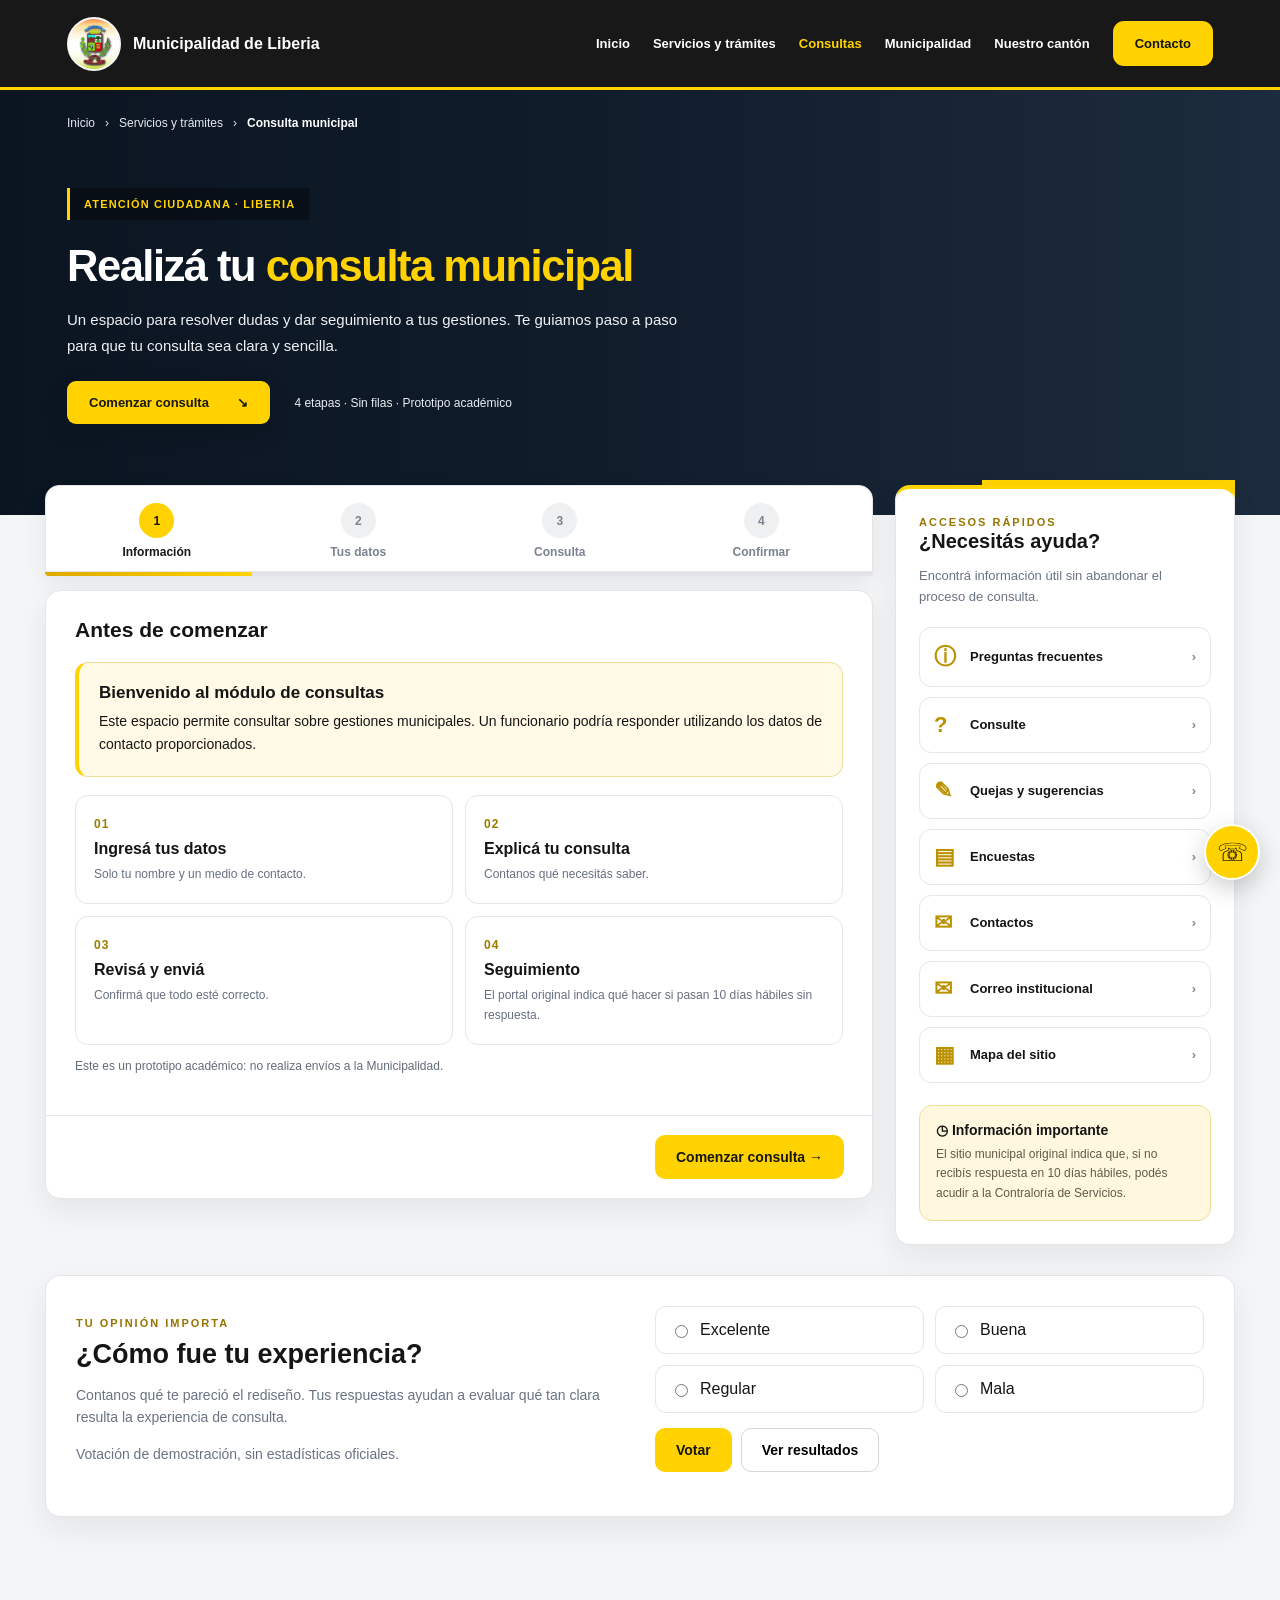
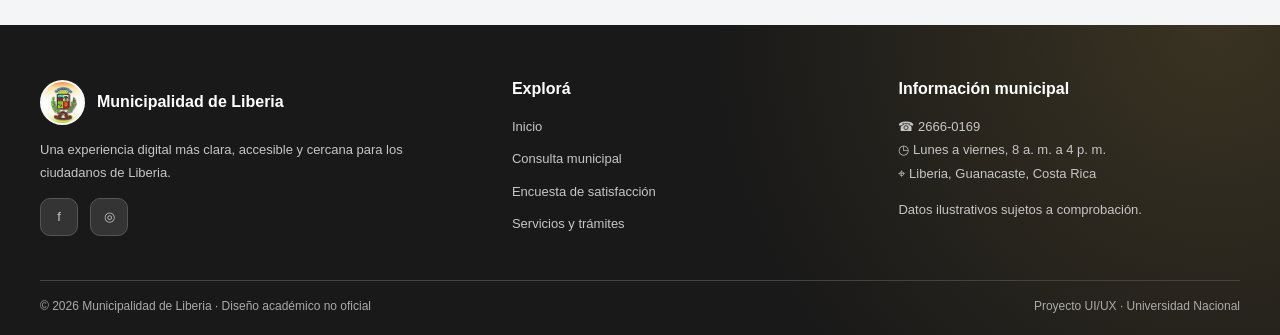
==== commit 6eccd50c: "Refinar consulta: campos simples, navegación libre y contornos suaves" ====
--- a/municipalidad-uiux/pages/consulta.html
+++ b/municipalidad-uiux/pages/consulta.html
@@ -53,16 +53,16 @@
 
             <div class="stepper" id="stepper" aria-label="Etapas del formulario">
                 <div class="step active">
-                    <span class="bubble">0</span>Información
+                    <span class="bubble">1</span>Información
                 </div>
                 <div class="step">
-                    <span class="bubble">1</span>Tus datos
+                    <span class="bubble">2</span>Tus datos
                 </div>
                 <div class="step">
-                    <span class="bubble">2</span>Consulta
+                    <span class="bubble">3</span>Consulta
                 </div>
                 <div class="step">
-                    <span class="bubble">3</span>Confirmar
+                    <span class="bubble">4</span>Confirmar
                 </div>
             </div>
 
@@ -87,9 +87,9 @@
 
                     <div class="mini-grid">
                         <article class="mini">
-                            <span class="mini-icon">🪪</span>
+                            <span class="mini-icon">✉</span>
                             <b>Ingresá tus datos</b>
-                            <p>Tu identificación y un medio de contacto.</p>
+                            <p>Solo tu nombre y un medio de contacto.</p>
                         </article>
 
                         <article class="mini">
@@ -126,24 +126,6 @@
 
                     <div class="fields">
 
-                        <div class="field">
-                            <label for="tipo">Tipo de identificación</label>
-                            <select id="tipo">
-                                <option>Cédula física</option>
-                                <option>Residencia</option>
-                                <option>Pasaporte</option>
-                            </select>
-                        </div>
-
-                        <div class="field">
-                            <label for="cedula">
-                                Número de identificación <span class="required">*</span>
-                            </label>
-                            <input id="cedula" type="text" autocomplete="off"
-                                   placeholder="Tu número de identificación">
-                            <div class="error">Ingresá tu identificación.</div>
-                        </div>
-
                         <div class="field wide">
                             <label for="nombre">
                                 Nombre completo <span class="required">*</span>
@@ -171,7 +153,7 @@
                     </div>
 
                     <p class="hint">
-                        * Campos obligatorios propuestos para la demostración.
+                        <span class="required">*</span> Campos sugeridos. Podés continuar sin completarlos en esta demostración.
                     </p>
                 </section>
 
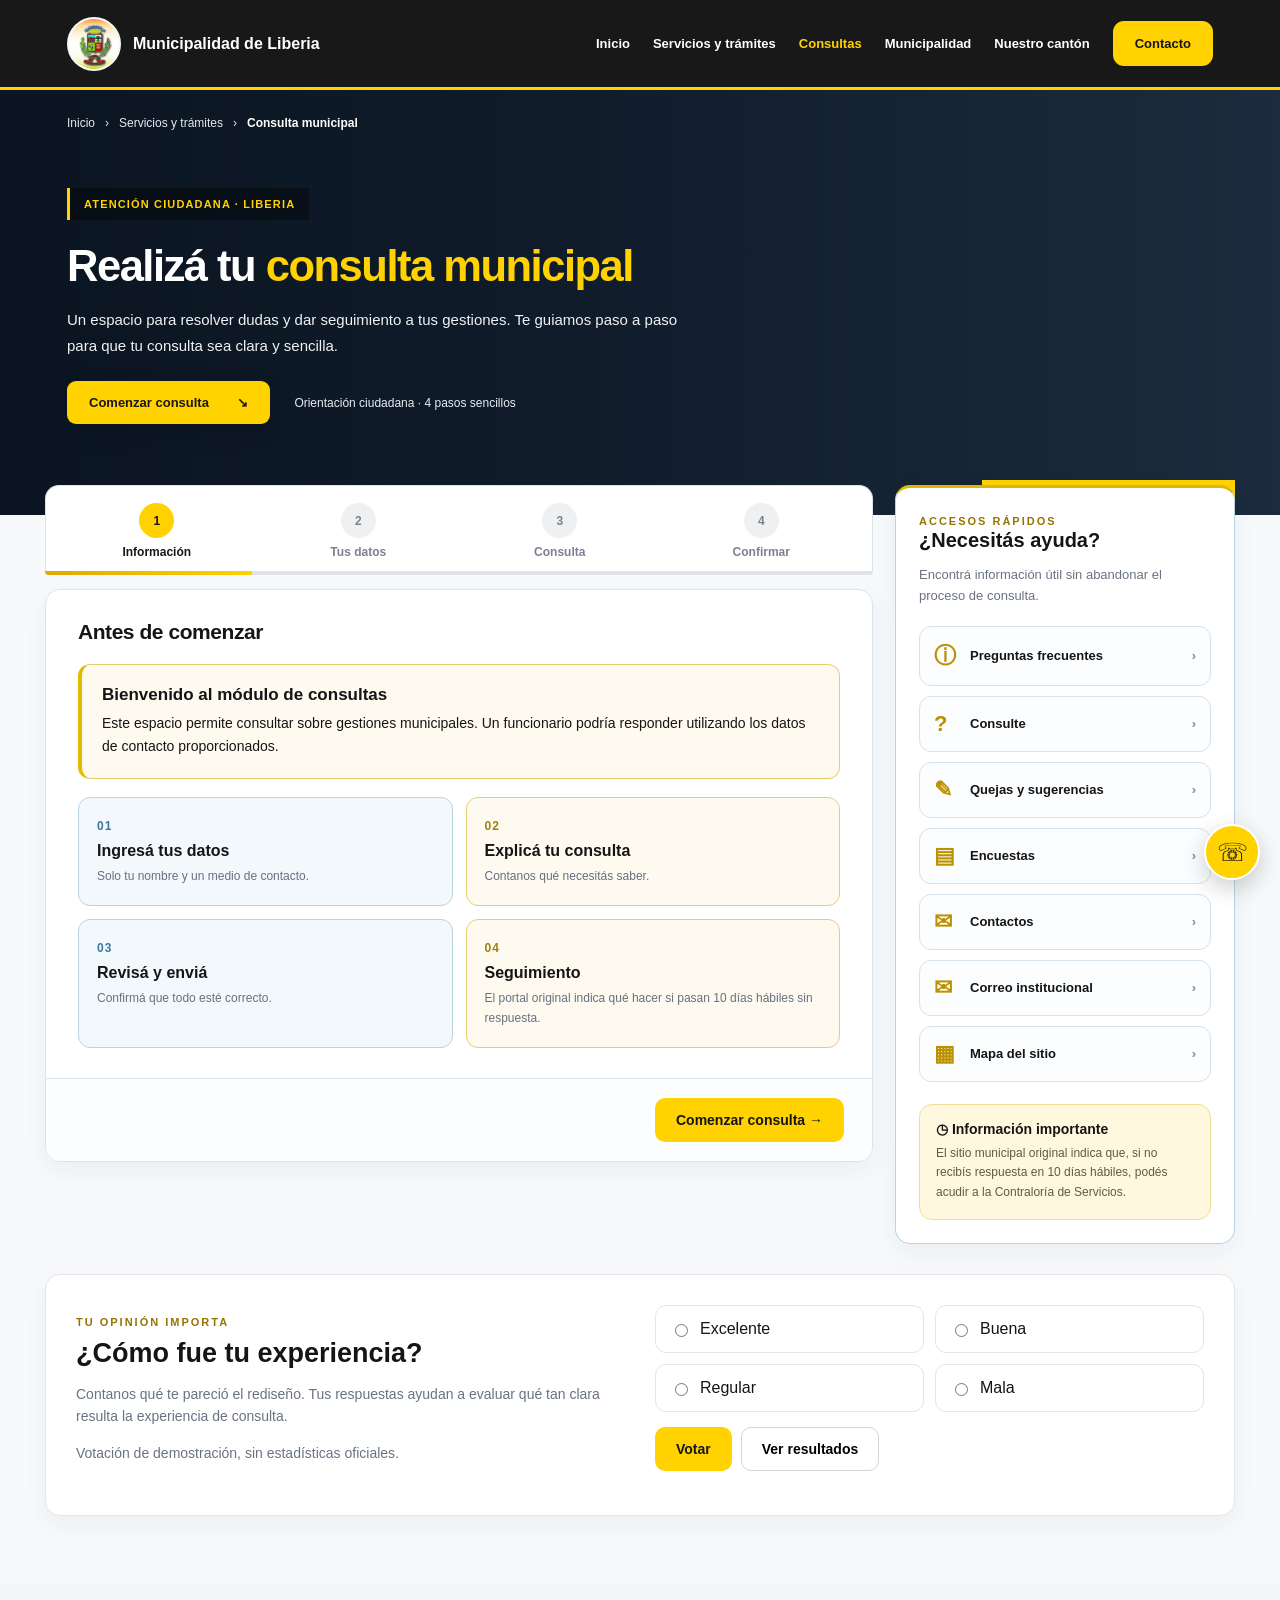
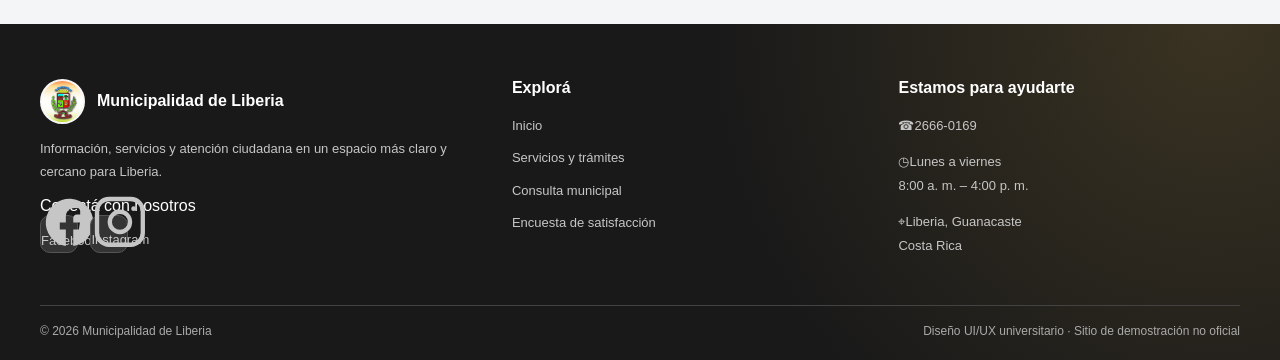
==== commit bbfe6ce0: "Mejorar footer y bordes de consulta municipal" ====
--- a/municipalidad-uiux/pages/consulta.html
+++ b/municipalidad-uiux/pages/consulta.html
@@ -41,7 +41,7 @@
       <h1 id="consulta-titulo">Realizá tu <span>consulta municipal</span></h1>
       <p>Un espacio para resolver dudas y dar seguimiento a tus gestiones. Te guiamos paso a paso para que tu consulta sea clara y sencilla.</p>
       <a class="hero-button" href="#formulario">Comenzar consulta <span aria-hidden="true">↘</span></a>
-      <span class="hero-caption">4 etapas · Sin filas · Prototipo académico</span>
+      <span class="hero-caption">Orientación ciudadana · 4 pasos sencillos</span>
     </div>
     <div class="photo-credit">Fotografía de Liberia: <a href="https://trivisioncr.com/noticias-guanacastecas/liberia-celebra-255-anos-de-su-fundacion-como-el-poblado-de-guanacaste/" target="_blank" rel="noopener noreferrer">Trivisión Costa Rica</a></div>
     <div class="hero-locality">CIUDAD BLANCA <span>Liberia · Guanacaste</span></div>
@@ -113,11 +113,6 @@
                             </p>
                         </article>
                     </div>
-
-                    <p class="hint">
-                        Este es un prototipo académico:
-                        no realiza envíos a la Municipalidad.
-                    </p>
                 </section>
 
                 <!-- PASO 1: DATOS -->
@@ -195,7 +190,7 @@
                             <input type="file" id="archivo"
                                    accept=".pdf,.jpg,.jpeg,.png">
                             <p class="hint" id="archivoInfo">
-                                PDF, JPG o PNG. Máximo ilustrativo: 5 MB.
+                                PDF, JPG o PNG. Tamaño máximo: 5 MB.
                             </p>
                         </div>
                     </div>
@@ -339,44 +334,45 @@
 
 <!-- FOOTER -->
 <footer class="footer" id="footer">
+    <div class="footer-accent" aria-hidden="true"></div>
     <div class="footer-grid">
-        <div>
-            <div class="brand">
+        <div class="footer-about">
+            <div class="brand footer-brand">
                 <img class="municipal-logo" src="../assets/img/logo-municipalidad.jpg" alt="Escudo municipal">
                 <span>Municipalidad de Liberia</span>
             </div>
-            <p>
-                Una experiencia digital más clara, accesible y cercana
-                para los ciudadanos de Liberia.
-            </p>
-            <a class="social" href="https://www.facebook.com/"
-               aria-label="Facebook">f</a>
-            <a class="social" href="https://www.instagram.com/"
-               aria-label="Instagram">◎</a>
-        </div>
-
+            <p>Información, servicios y atención ciudadana en un espacio más claro y cercano para Liberia.</p>
+            <div class="footer-social-title">Conectá con nosotros</div>
+            <div class="footer-socials">
+                <a class="social social-facebook" href="https://www.facebook.com/Municipalidad-de-Liberia-Oficial-1413777415612403"
+                   target="_blank" rel="noopener noreferrer" aria-label="Facebook de la Municipalidad de Liberia">
+                    <svg aria-hidden="true" viewBox="0 0 24 24" fill="currentColor"><path d="M22 12a10 10 0 1 0-11.56 9.88v-6.99H7.9V12h2.54V9.8c0-2.5 1.49-3.89 3.78-3.89 1.1 0 2.25.2 2.25.2v2.47H15.2c-1.25 0-1.64.78-1.64 1.57V12h2.8l-.45 2.89h-2.35v6.99A10 10 0 0 0 22 12Z"/></svg>
+                    <span>Facebook</span>
+                </a>
+                <a class="social social-instagram" href="https://www.instagram.com/"
+                   target="_blank" rel="noopener noreferrer" aria-label="Abrir Instagram">
+                    <svg aria-hidden="true" viewBox="0 0 24 24" fill="none" stroke="currentColor" stroke-width="1.8" stroke-linecap="round" stroke-linejoin="round"><rect x="2.5" y="2.5" width="19" height="19" rx="5"/><circle cx="12" cy="12" r="4.2"/><circle cx="17.7" cy="6.5" r="1" fill="currentColor" stroke="none"/></svg>
+                    <span>Instagram</span>
+                </a>
+            </div>
+        </div>
         <div class="footer-col">
             <h3>Explorá</h3>
-            <a href="#inicio">Inicio</a>
+            <a href="index.html">Inicio</a>
+            <a href="servicios.html">Servicios y trámites</a>
             <a href="#formulario">Consulta municipal</a>
             <a href="#encuesta">Encuesta de satisfacción</a>
-            <a href="#formulario">Servicios y trámites</a>
-        </div>
-
-        <div id="contacto">
-            <h3>Información municipal</h3>
-            <p>
-                ☎ 2666-0169<br>
-                ◷ Lunes a viernes, 8 a. m. a 4 p. m.<br>
-                ⌖ Liberia, Guanacaste, Costa Rica
-            </p>
-            <p>Datos ilustrativos sujetos a comprobación.</p>
-        </div>
-    </div>
-
+        </div>
+        <div class="footer-contact" id="contacto">
+            <h3>Estamos para ayudarte</h3>
+            <a href="tel:+50626660169"><span class="footer-contact-icon">☎</span><span>2666-0169</span></a>
+            <p><span class="footer-contact-icon">◷</span><span>Lunes a viernes<br>8:00 a. m. – 4:00 p. m.</span></p>
+            <p><span class="footer-contact-icon">⌖</span><span>Liberia, Guanacaste<br>Costa Rica</span></p>
+        </div>
+    </div>
     <div class="footer-base">
-        <span>© 2026 Municipalidad de Liberia · Diseño académico no oficial</span>
-        <span>Proyecto UI/UX · Universidad Nacional</span>
+        <span>© 2026 Municipalidad de Liberia</span>
+        <span>Diseño UI/UX universitario · Sitio de demostración no oficial</span>
     </div>
 </footer>
 
@@ -388,7 +384,7 @@
     <div class="chat-top">
         <div>
             <b>Asistente de ayuda</b>
-            <div class="chat-subtitle">Simulación académica</div>
+            <div class="chat-subtitle">Orientación rápida</div>
         </div>
         <button type="button" id="chatClose" aria-label="Cerrar chat">×</button>
     </div>
--- a/municipalidad-uiux/css/consulta.css
+++ b/municipalidad-uiux/css/consulta.css
@@ -1240,3 +1240,30 @@
   .step { font-size:10px; }
   .panel { padding:22px 17px; }
 }
+
+/* Acabado ejecutivo y fresco: contornos ligeros, sin bloques pesados. */
+:root { --accent-soft:#fff8df; --accent-line:#e7cd71; --blue-soft:#f3f8fc; --blue-line:#b7d4e5; }
+.container { background:#f7f9fb; }
+.container .layout { align-items:start; gap:22px; }
+.container .card { box-shadow:0 9px 26px rgba(28,48,68,.055); }
+.stepper { border:1px solid #dbe4eb; border-bottom:0; box-shadow:none; }
+.wizard { border:1px solid #dbe4eb; overflow:hidden; }
+.panel { padding:30px 32px; }
+.panel h2 { letter-spacing:-.45px; }
+.note { background:#fffaf0; border:1px solid var(--accent-line); border-left:4px solid #e7b900; border-radius:12px; }
+.mini-grid { gap:13px; }
+.mini { border:1px solid var(--blue-line); background:var(--blue-soft); border-radius:12px; box-shadow:none; }
+.mini:nth-child(even) { background:#fffaf0; border-color:var(--accent-line); }
+.mini::before { color:#9b830f; }
+.mini:nth-child(odd)::before { color:#3d789d; }
+.side { border:1px solid var(--blue-line); border-top:3px solid #dfb700; }
+.help-link { border:1px solid #d6e2ec; background:#fbfdff; }
+.help-link:hover { border-color:#d3b85b; background:#fffaf0; }
+.summary-block { border:1px solid var(--blue-line); background:#f9fcff; border-radius:12px; }
+.summary-block:nth-child(even) { border-color:var(--accent-line); background:#fffaf0; }
+.field input,.field select,.field textarea { border:1px solid #cbdbe8; background:#fbfdff; }
+.field input:focus,.field select:focus,.field textarea:focus { border-color:#c19a00; box-shadow:0 0 0 3px rgba(255,210,0,.16); }
+.required { color:#bd9000; font-size:16px; font-weight:900; }
+.actions { background:#fcfdff; border-top:1px solid #dbe4eb; }
+.actions .btn[hidden],.stepper[hidden],.progress[hidden],.wizard[hidden],.success[hidden] { display:none!important; }
+@media(max-width:700px) { .panel { padding:22px 18px; } .container .layout { gap:16px; } }
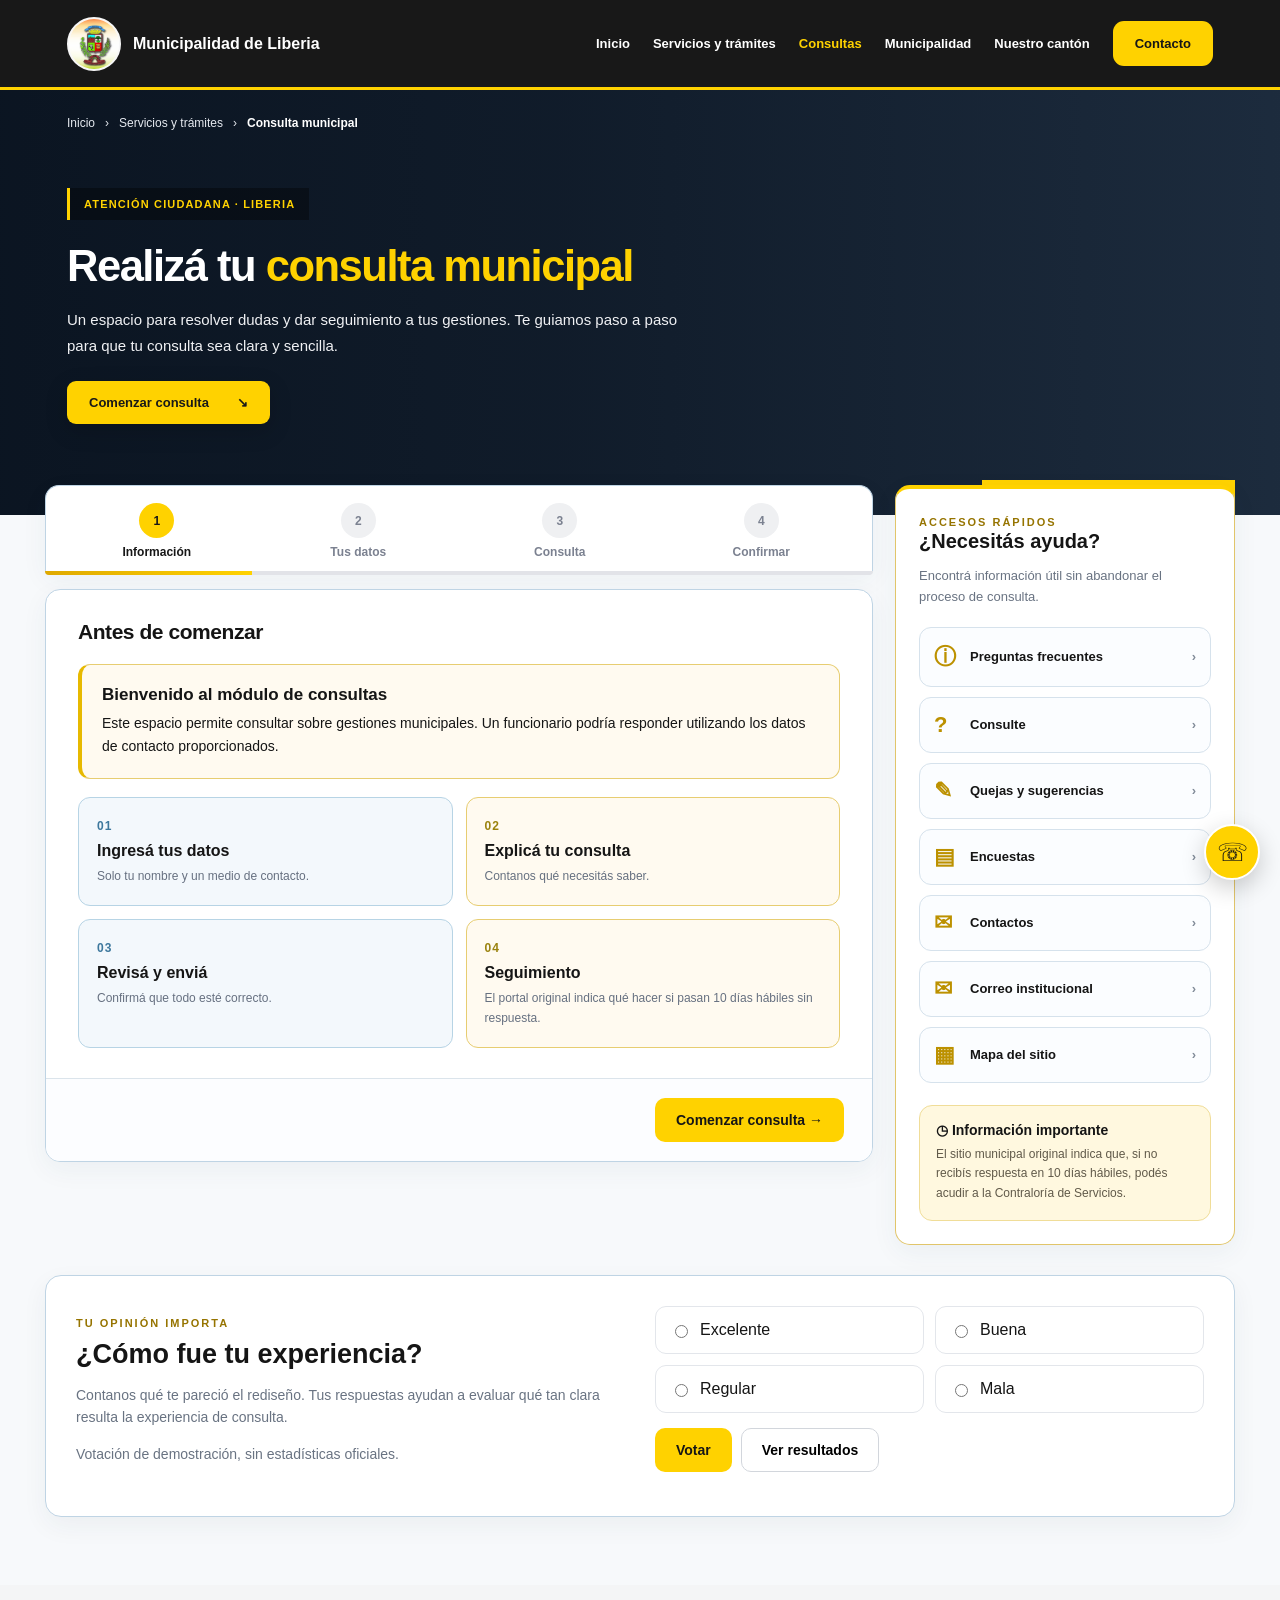
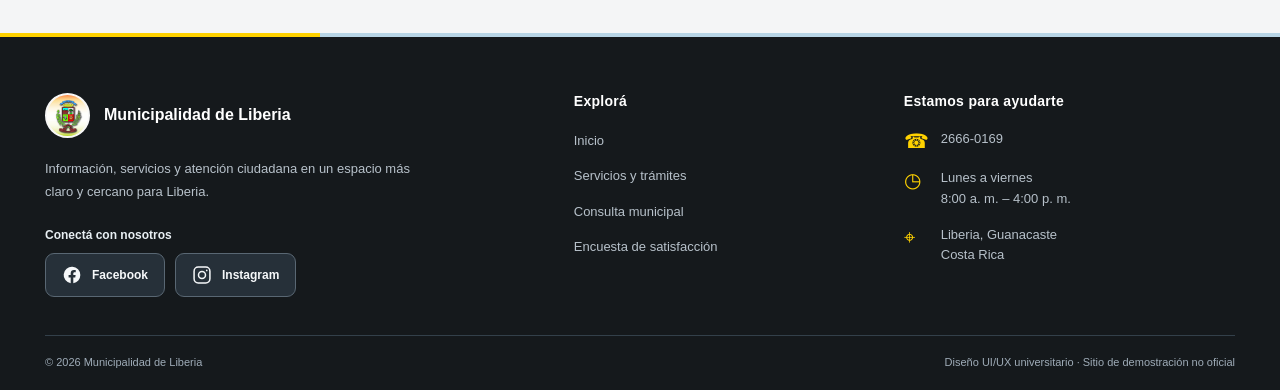
==== commit 8399a2fa: "Retirar etiqueta de presentación y textos ilustrativos" ====
--- a/municipalidad-uiux/pages/consulta.html
+++ b/municipalidad-uiux/pages/consulta.html
@@ -41,7 +41,6 @@
       <h1 id="consulta-titulo">Realizá tu <span>consulta municipal</span></h1>
       <p>Un espacio para resolver dudas y dar seguimiento a tus gestiones. Te guiamos paso a paso para que tu consulta sea clara y sencilla.</p>
       <a class="hero-button" href="#formulario">Comenzar consulta <span aria-hidden="true">↘</span></a>
-      <span class="hero-caption">Orientación ciudadana · 4 pasos sencillos</span>
     </div>
     <div class="photo-credit">Fotografía de Liberia: <a href="https://trivisioncr.com/noticias-guanacastecas/liberia-celebra-255-anos-de-su-fundacion-como-el-poblado-de-guanacaste/" target="_blank" rel="noopener noreferrer">Trivisión Costa Rica</a></div>
     <div class="hero-locality">CIUDAD BLANCA <span>Liberia · Guanacaste</span></div>
--- a/municipalidad-uiux/css/consulta.css
+++ b/municipalidad-uiux/css/consulta.css
@@ -1267,3 +1267,28 @@
 .actions { background:#fcfdff; border-top:1px solid #dbe4eb; }
 .actions .btn[hidden],.stepper[hidden],.progress[hidden],.wizard[hidden],.success[hidden] { display:none!important; }
 @media(max-width:700px) { .panel { padding:22px 18px; } .container .layout { gap:16px; } }
+
+/* Jerarquía de los contenedores y pie institucional */
+.container .stepper { border:1.5px solid #bfd4e4; border-bottom:0; }
+.container .wizard { border:1.5px solid #bfd4e4; }
+.container .side { border:1.5px solid #e1c56a; border-top:4px solid #ffd200; }
+.container .survey { border:1.5px solid #bfd4e4; border-radius:16px; overflow:hidden; }
+.container .success { border:1.5px solid #e1c56a; }
+.container .wizard,.container .side,.container .stepper { box-shadow:0 8px 27px rgba(41,70,96,.055); }
+.footer { position:relative; margin-top:48px; padding:60px 24px 22px; background:#15191c; color:#fff; }
+.footer-accent { height:4px; position:absolute; left:0; right:0; top:0; background:linear-gradient(90deg,#ffd200 0%,#ffd200 25%,#b7d4e5 25%,#b7d4e5 100%); }
+.footer-grid { max-width:1190px; grid-template-columns:1.4fr .8fr 1fr; gap:65px; }
+.footer-brand { display:flex; align-items:center; gap:14px; font-size:17px; font-weight:800; }
+.footer-about > p { max-width:370px; margin:20px 0 25px; color:#b7c1ca; line-height:1.75; }
+.footer h3 { color:#fff; font-size:14px; letter-spacing:.3px; margin-bottom:20px; }
+.footer-social-title { color:#e8eff3; font-size:12px; font-weight:800; margin-bottom:11px; }
+.footer-socials { display:flex; flex-wrap:wrap; gap:10px; }
+.footer .social { display:inline-flex; justify-content:center; align-items:center; gap:10px; width:auto; height:44px; padding:0 16px; margin:0; border:1px solid #596773; border-radius:9px; background:#263039; color:#f6f8fa; font-size:12px; font-weight:750; line-height:1; text-decoration:none; }
+.footer .social svg { width:20px; height:20px; flex:none; }
+.footer .social:hover { color:#111; background:#ffd200; border-color:#ffd200; transform:translateY(-2px); }
+.footer-col a { color:#b7c1ca; margin:0 0 12px; text-decoration:none; }
+.footer-contact a,.footer-contact p { display:flex; gap:13px; align-items:flex-start; margin:0 0 15px; color:#b7c1ca; text-decoration:none; line-height:1.6; }
+.footer-contact-icon { color:#ffd200; font-size:20px; width:24px; line-height:1.2; flex:none; }
+.footer-base { max-width:1190px; margin-top:38px; border-color:#33404a; padding-top:20px; color:#9facb8; font-size:11px; }
+@media(max-width:900px) { .footer-grid { gap:30px; grid-template-columns:1fr 1fr; } .footer-about { grid-column:1/-1; } }
+@media(max-width:600px) { .footer { padding:48px 20px 24px; } .footer-grid { grid-template-columns:1fr; gap:35px; } .footer-about { grid-column:auto; } .footer-base { flex-direction:column; gap:7px; } .footer-socials { gap:9px; } }
